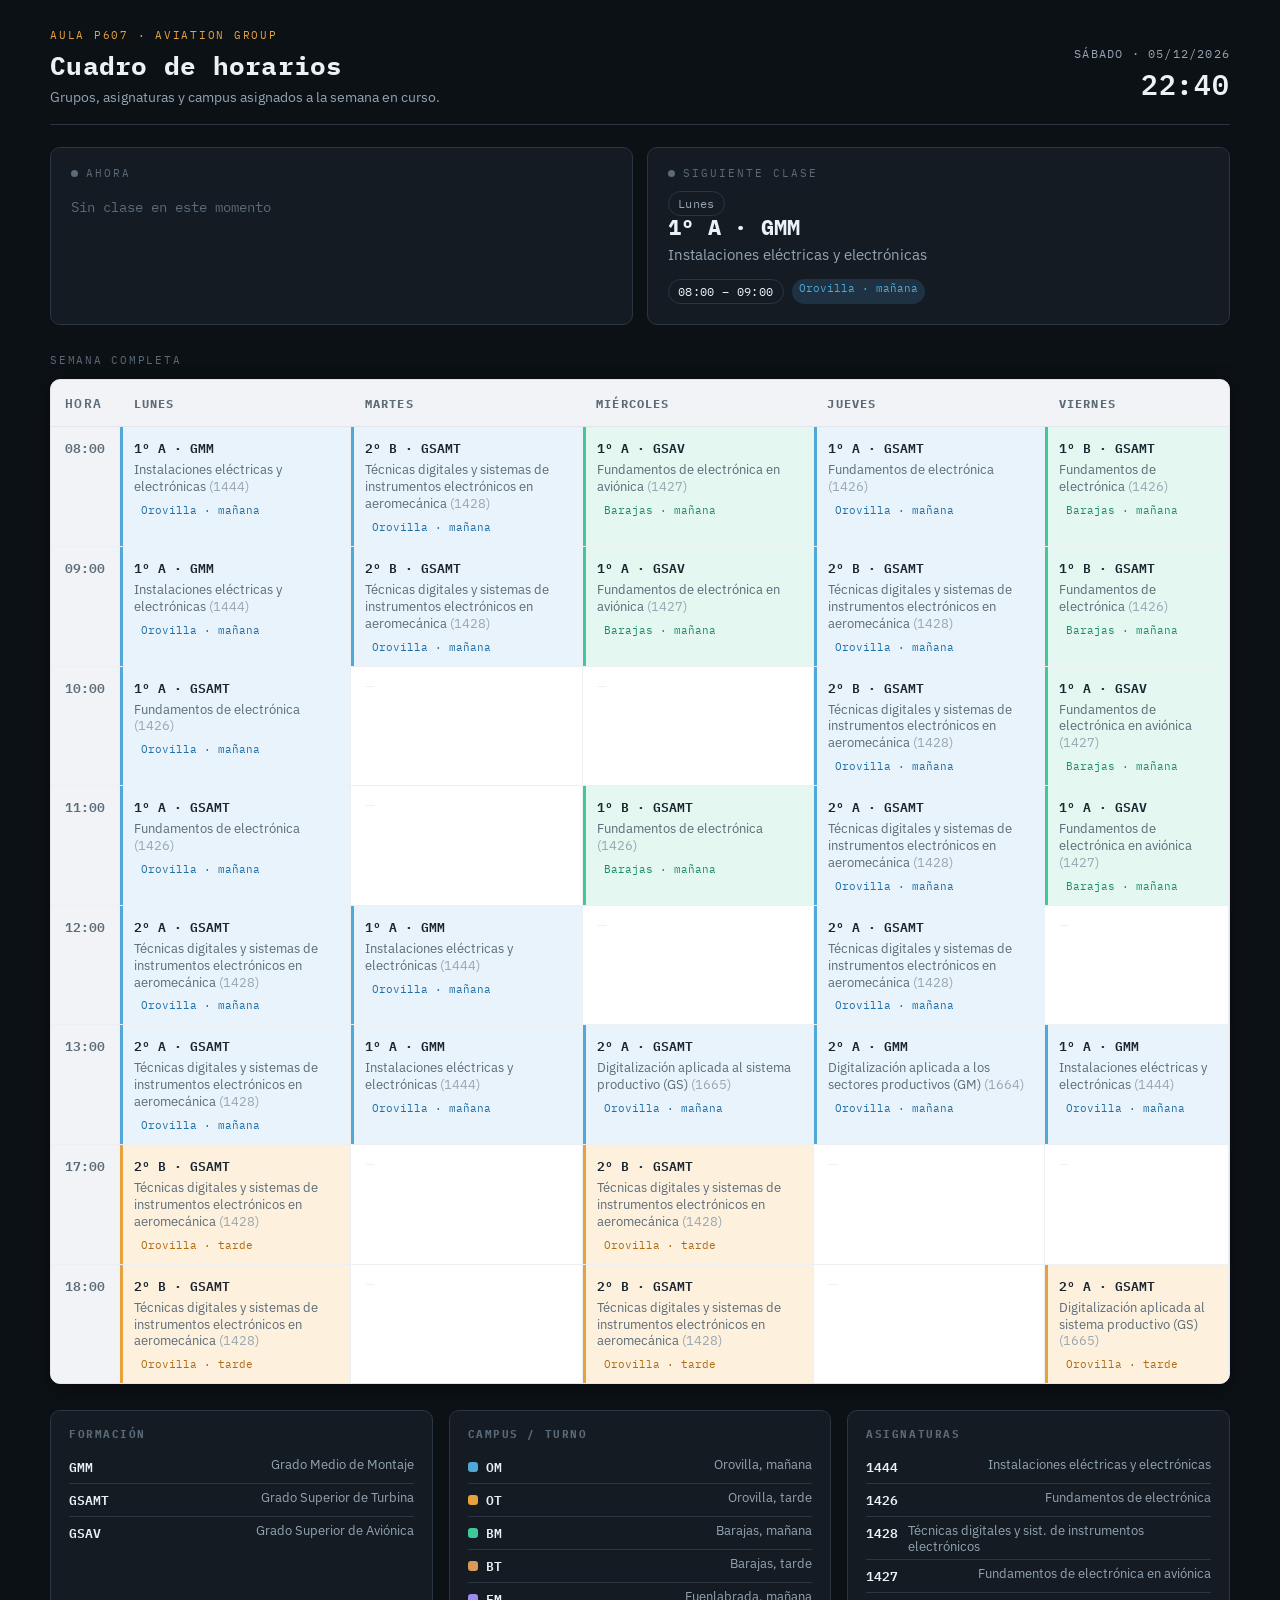
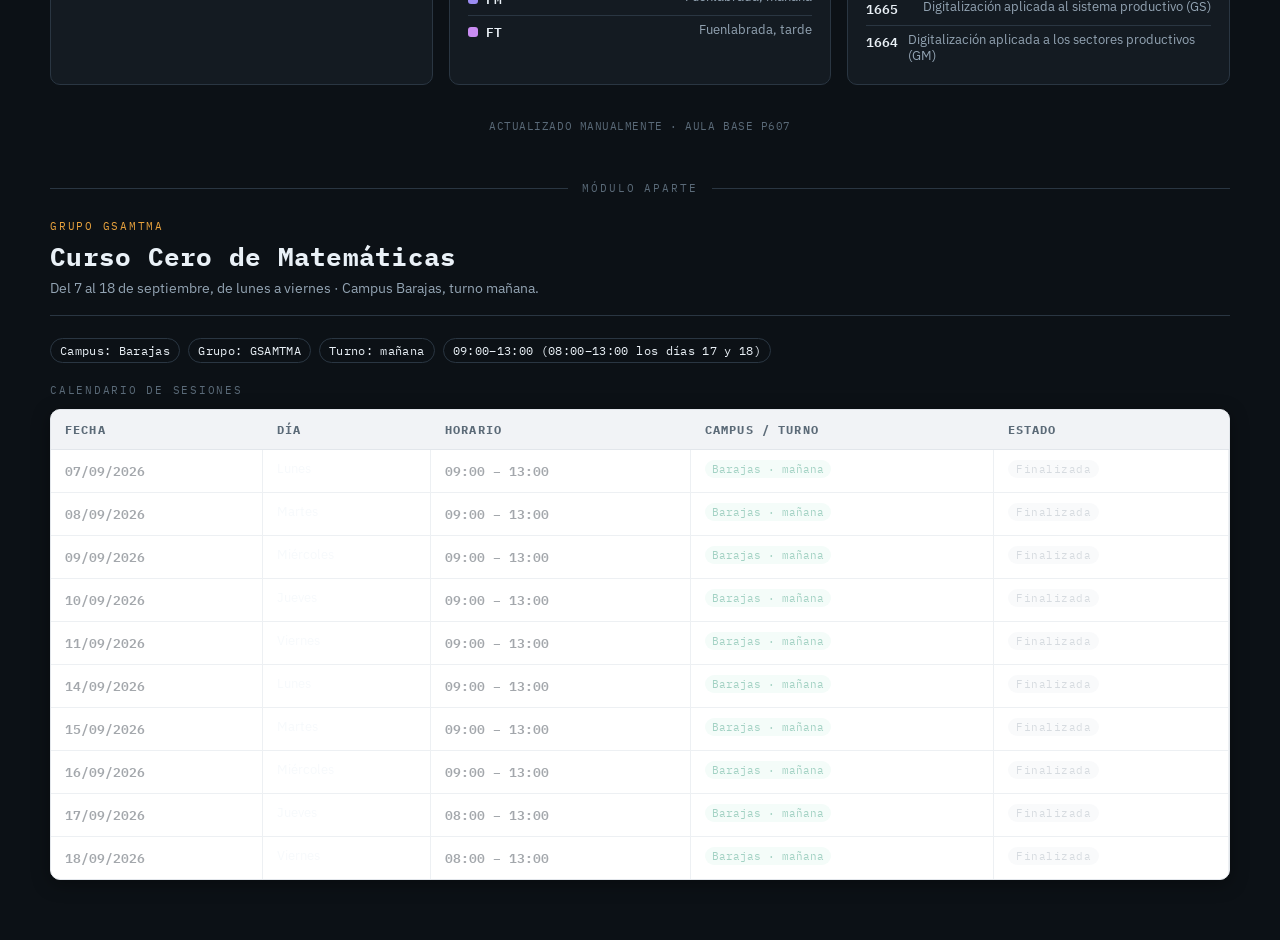
==== AviationGroup/index.html @ e23a269a "Add files via upload" ====
<!DOCTYPE html>
<html lang="es">
<head>
<meta charset="UTF-8">
<meta name="viewport" content="width=device-width, initial-scale=1.0">
<title>Aviation Group — Cuadro de horarios</title>
<link rel="preconnect" href="https://fonts.googleapis.com">
<link rel="preconnect" href="https://fonts.gstatic.com" crossorigin>
<link href="https://fonts.googleapis.com/css2?family=IBM+Plex+Mono:wght@400;500;600;700&family=IBM+Plex+Sans:wght@400;500;600;700&display=swap" rel="stylesheet">
<style>
  :root{
    /* page shell: dark */
    --bg-void:#0c1116;
    --bg-page-panel:#141b22;
    --page-line:#2a3642;
    --page-text-primary:#eaf1f7;
    --page-text-secondary:#93a4b3;
    --page-text-dim:#5a6a78;

    /* calendar: light */
    --bg-panel:#ffffff;
    --bg-panel-2:#f1f3f6;
    --line:#e2e6eb;
    --line-soft:#edf0f3;
    --text-primary:#1b2530;
    --text-secondary:#5c6b78;
    --text-dim:#9aa6b1;

    --amber:#b06a12;      --amber-tint:#fdf1de;   --amber-solid:#e8a23d;  --amber-dim:#4a3a20;
    --blue:#1f6fa8;       --blue-tint:#e8f3fb;    --blue-solid:#4fa8d8;   --blue-dim:#1e3243;
    --teal:#1a8f6b;       --teal-tint:#e4f7f0;    --teal-solid:#3fc99b;   --teal-dim:#173c30;
    --ocre:#a06422;       --ocre-tint:#fbf0e1;    --ocre-solid:#d99a55;  --ocre-dim:#3a2818;
    --violet:#6a52c9;     --violet-tint:#efecfb;  --violet-solid:#9b8cf2; --violet-dim:#2a2450;
    --magenta:#9c48ba;    --magenta-tint:#f8ecfa; --magenta-solid:#c98cf2; --magenta-dim:#3a2145;

    --now-green:#1a8f6b;  --now-tint:#e4f7f0;      --now-dim:#173c30;

    --radius:10px;
    font-family:'IBM Plex Sans',sans-serif;
  }
  *{box-sizing:border-box;}
  html,body{
    margin:0;
    background:var(--bg-void);
    color:var(--page-text-primary);
    -webkit-font-smoothing:antialiased;
  }
  body{ padding:28px 20px 60px; }
  .wrap{ max-width:1180px; margin:0 auto; }

  /* ---------- HEADER ---------- */
  .masthead{
    display:flex;
    align-items:flex-end;
    justify-content:space-between;
    flex-wrap:wrap;
    gap:14px;
    margin-bottom:22px;
    padding-bottom:18px;
    border-bottom:1px solid var(--page-line);
  }
  .masthead-left .eyebrow{
    font-family:'IBM Plex Mono',monospace;
    font-size:11px;
    letter-spacing:.16em;
    color:var(--amber-solid);
    text-transform:uppercase;
    margin:0 0 6px;
  }
  .masthead-left h1{
    margin:0;
    font-family:'IBM Plex Mono',monospace;
    font-weight:700;
    font-size:26px;
    letter-spacing:.01em;
    color:var(--page-text-primary);
  }
  .masthead-left .sub{
    margin:6px 0 0;
    color:var(--page-text-secondary);
    font-size:13.5px;
  }
  .clock{ font-family:'IBM Plex Mono',monospace; text-align:right; }
  .clock .day{
    font-size:12px; letter-spacing:.1em; text-transform:uppercase;
    color:var(--page-text-secondary);
  }
  .clock .time{
    font-size:28px; font-weight:600; color:var(--page-text-primary); letter-spacing:.03em;
  }

  /* ---------- HERO / FIDS BOARD ---------- */
  .board{
    display:grid;
    grid-template-columns:1fr 1fr;
    gap:14px;
    margin-bottom:28px;
  }
  @media(max-width:640px){ .board{grid-template-columns:1fr;} }

  .flap-card{
    background:var(--bg-page-panel);
    border:1px solid var(--page-line);
    border-radius:var(--radius);
    padding:18px 20px 20px;
    position:relative;
    overflow:hidden;
    animation:flapIn .5s cubic-bezier(.2,.9,.25,1) both;
  }
  .flap-card.next{ animation-delay:.08s; }
  @keyframes flapIn{
    0%{ opacity:0; transform:perspective(600px) rotateX(-14deg) translateY(-6px); }
    100%{ opacity:1; transform:perspective(600px) rotateX(0deg) translateY(0); }
  }
  .flap-label{
    font-family:'IBM Plex Mono',monospace;
    font-size:11px;
    letter-spacing:.18em;
    text-transform:uppercase;
    color:var(--page-text-dim);
    display:flex;
    align-items:center;
    gap:8px;
    margin-bottom:12px;
  }
  .dot{
    width:7px;height:7px;border-radius:50%;
    background:var(--page-text-dim);
    flex:none;
  }
  .flap-card.active .dot{
    background:var(--now-green);
    box-shadow:0 0 0 4px var(--now-dim);
    animation:pulse 1.6s ease-in-out infinite;
  }
  @keyframes pulse{
    0%,100%{ box-shadow:0 0 0 3px var(--now-dim); }
    50%{ box-shadow:0 0 0 6px var(--now-dim); }
  }
  .flap-card.active{ border-color:var(--now-green); }
  .flap-card.active .flap-label{ color:var(--now-green); }

  .flap-code{
    font-family:'IBM Plex Mono',monospace;
    font-weight:700;
    font-size:22px;
    letter-spacing:.01em;
    margin-bottom:4px;
    color:var(--page-text-primary);
  }
  .flap-name{
    font-size:14.5px;
    color:var(--page-text-secondary);
    margin-bottom:14px;
    min-height:20px;
    line-height:1.4;
  }
  .flap-meta{ display:flex; flex-wrap:wrap; gap:8px; }
  .chip{
    font-family:'IBM Plex Mono',monospace;
    font-size:11.5px;
    padding:4px 9px;
    border-radius:100px;
    border:1px solid var(--page-line);
    color:var(--page-text-secondary);
    letter-spacing:.03em;
    background:transparent;
  }
  .chip.time{ color:var(--page-text-primary); border-color:var(--page-line); }
  .empty-state{
    font-family:'IBM Plex Mono',monospace;
    font-size:13.5px;
    color:var(--page-text-dim);
    padding:6px 0 2px;
  }

  /* campus badge colors — light variant (used inside the white calendar) */
  .campus-OM{ background:var(--blue-tint); color:var(--blue); border-color:transparent; }
  .campus-OT{ background:var(--amber-tint); color:var(--amber); border-color:transparent; }
  .campus-BM{ background:var(--teal-tint); color:var(--teal); border-color:transparent; }
  .campus-BT{ background:var(--ocre-tint); color:var(--ocre); border-color:transparent; }
  .campus-FM{ background:var(--violet-tint); color:var(--violet); border-color:transparent; }
  .campus-FT{ background:var(--magenta-tint); color:var(--magenta); border-color:transparent; }

  /* campus badge colors — dark variant (used on the dark page: hero cards, legend) */
  .campus-OM.dark{ background:var(--blue-dim); color:var(--blue-solid); }
  .campus-OT.dark{ background:var(--amber-dim); color:var(--amber-solid); }
  .campus-BM.dark{ background:var(--teal-dim); color:var(--teal-solid); }
  .campus-BT.dark{ background:var(--ocre-dim); color:var(--ocre-solid); }
  .campus-FM.dark{ background:var(--violet-dim); color:var(--violet-solid); }
  .campus-FT.dark{ background:var(--magenta-dim); color:var(--magenta-solid); }

  /* subtle full-cell tint by campus/turno, for at-a-glance reading */
  td.cell-OM{ background:var(--blue-tint); box-shadow:inset 3px 0 0 var(--blue-solid); }
  td.cell-OT{ background:var(--amber-tint); box-shadow:inset 3px 0 0 var(--amber-solid); }
  td.cell-BM{ background:var(--teal-tint); box-shadow:inset 3px 0 0 var(--teal-solid); }
  td.cell-BT{ background:var(--ocre-tint); box-shadow:inset 3px 0 0 var(--ocre-solid); }
  td.cell-FM{ background:var(--violet-tint); box-shadow:inset 3px 0 0 var(--violet-solid); }
  td.cell-FT{ background:var(--magenta-tint); box-shadow:inset 3px 0 0 var(--magenta-solid); }

  /* keep "now" indicator readable on top of a campus tint */
  td.is-now{ box-shadow:inset 3px 0 0 var(--now-green); outline:1.5px solid var(--now-green); outline-offset:-1.5px; }

  tr.is-today-row td{ background:rgba(63,201,155,.06); }
  tr.is-now-row td{ background:rgba(63,201,155,.14); box-shadow:inset 3px 0 0 var(--now-green); }
  tr.is-past-row{ opacity:.4; }
  tr.is-past-row td{ background:transparent !important; box-shadow:none !important; }
  .status-tag{
    font-family:'IBM Plex Mono',monospace;
    font-size:10.5px;
    letter-spacing:.05em;
    padding:2px 8px;
    border-radius:100px;
  }
  .status-tag.done{ background:var(--bg-panel-2); color:var(--text-dim); }
  .status-tag.today{ background:var(--now-tint); color:var(--now-green); }
  .status-tag.upcoming{ background:var(--bg-panel-2); color:var(--text-secondary); }

  /* ---------- GRID SECTION ---------- */
  .section-label{
    font-family:'IBM Plex Mono',monospace;
    font-size:11px;
    letter-spacing:.16em;
    text-transform:uppercase;
    color:var(--page-text-dim);
    margin:0 0 12px;
  }
  .grid-scroll{
    overflow-x:auto;
    border:1px solid var(--line);
    border-radius:var(--radius);
    background:var(--bg-panel);
    box-shadow:0 4px 18px rgba(0,0,0,.35);
  }
  table{ border-collapse:collapse; width:100%; min-width:760px; }
  thead th{
    font-family:'IBM Plex Mono',monospace;
    font-size:11.5px;
    letter-spacing:.1em;
    text-transform:uppercase;
    color:var(--text-secondary);
    text-align:left;
    padding:12px 14px;
    border-bottom:1px solid var(--line);
    background:var(--bg-panel-2);
    white-space:nowrap;
  }
  thead th.today{ color:var(--amber); font-weight:700; }
  th.hour-col, td.hour-col{
    position:sticky;
    left:0;
    z-index:2;
    background:var(--bg-panel-2);
    font-family:'IBM Plex Mono',monospace;
    font-weight:600;
    font-size:13px;
    color:var(--text-secondary);
    white-space:nowrap;
  }
  tbody td{
    padding:10px 14px;
    border-bottom:1px solid var(--line-soft);
    border-right:1px solid var(--line-soft);
    vertical-align:top;
    font-size:12.5px;
  }
  tbody tr:last-child td{ border-bottom:none; }
  td.cell-empty{ color:var(--text-dim); font-family:'IBM Plex Mono',monospace; font-size:12px; }
  .cell-code{
    font-family:'IBM Plex Mono',monospace;
    font-weight:600;
    font-size:12.5px;
    margin-bottom:2px;
    color:var(--text-primary);
  }
  .cell-name{
    color:var(--text-secondary);
    line-height:1.35;
    margin-bottom:6px;
  }
  .cell-badge{
    display:inline-block;
    font-family:'IBM Plex Mono',monospace;
    font-size:10.5px;
    padding:2px 7px;
    border-radius:100px;
  }

  /* ---------- LEGEND ---------- */
  .legend{
    margin-top:26px;
    display:grid;
    grid-template-columns:repeat(auto-fit,minmax(230px,1fr));
    gap:16px;
  }
  .legend-card{
    background:var(--bg-page-panel);
    border:1px solid var(--page-line);
    border-radius:var(--radius);
    padding:16px 18px;
  }
  .legend-card h3{
    margin:0 0 10px;
    font-family:'IBM Plex Mono',monospace;
    font-size:11px;
    letter-spacing:.14em;
    text-transform:uppercase;
    color:var(--page-text-dim);
  }
  .legend-row{
    display:flex;
    justify-content:space-between;
    gap:10px;
    font-size:12.5px;
    padding:5px 0;
    border-bottom:1px solid var(--page-line);
    color:var(--page-text-secondary);
  }
  .legend-row:last-child{ border-bottom:none; }
  .legend-row b{
    font-family:'IBM Plex Mono',monospace;
    color:var(--page-text-primary);
    font-weight:600;
    flex:none;
  }
  .swatch{
    display:inline-block;
    width:10px;height:10px;
    border-radius:3px;
    margin-right:8px;
    flex:none;
  }
  .swatch-OM{ background:var(--blue-solid); }
  .swatch-OT{ background:var(--amber-solid); }
  .swatch-BM{ background:var(--teal-solid); }
  .swatch-BT{ background:var(--ocre-solid); }
  .swatch-FM{ background:var(--violet-solid); }
  .swatch-FT{ background:var(--magenta-solid); }
  .module-divider{
    display:flex;
    align-items:center;
    gap:14px;
    margin:48px 0 24px;
    color:var(--page-text-dim);
    font-family:'IBM Plex Mono',monospace;
    font-size:11px;
    letter-spacing:.18em;
    text-transform:uppercase;
  }
  .module-divider::before, .module-divider::after{
    content:'';
    flex:1;
    height:1px;
    background:var(--page-line);
  }
  .module-masthead{ border-bottom:1px solid var(--page-line); padding-bottom:18px; }
  .info-strip{
    display:flex;
    flex-wrap:wrap;
    gap:8px;
    margin-bottom:20px;
  }

  footer{
    text-align:center;
    margin-top:34px;
    color:var(--page-text-dim);
    font-family:'IBM Plex Mono',monospace;
    font-size:11px;
    letter-spacing:.05em;
  }
</style>
</head>
<body>
<div class="wrap">

  <div class="masthead">
    <div class="masthead-left">
      <p class="eyebrow">Aula P607 · Aviation Group</p>
      <h1>Cuadro de horarios</h1>
      <p class="sub">Grupos, asignaturas y campus asignados a la semana en curso.</p>
    </div>
    <div class="clock">
      <div class="day" id="clockDay">—</div>
      <div class="time" id="clockTime">--:--</div>
    </div>
  </div>

  <div class="board">
    <div class="flap-card" id="cardNow">
      <div class="flap-label"><span class="dot"></span><span id="nowLabel">Ahora</span></div>
      <div id="nowContent"><div class="empty-state">Cargando…</div></div>
    </div>
    <div class="flap-card next" id="cardNext">
      <div class="flap-label"><span class="dot"></span><span>Siguiente clase</span></div>
      <div id="nextContent"><div class="empty-state">Cargando…</div></div>
    </div>
  </div>

  <p class="section-label">Semana completa</p>
  <div class="grid-scroll">
    <table id="scheduleTable">
      <thead>
        <tr>
          <th class="hour-col">Hora</th>
          <th data-day="Lunes">Lunes</th>
          <th data-day="Martes">Martes</th>
          <th data-day="Miércoles">Miércoles</th>
          <th data-day="Jueves">Jueves</th>
          <th data-day="Viernes">Viernes</th>
        </tr>
      </thead>
      <tbody id="tableBody"></tbody>
    </table>
  </div>

  <div class="legend">
    <div class="legend-card">
      <h3>Formación</h3>
      <div class="legend-row"><b>GMM</b><span>Grado Medio de Montaje</span></div>
      <div class="legend-row"><b>GSAMT</b><span>Grado Superior de Turbina</span></div>
      <div class="legend-row"><b>GSAV</b><span>Grado Superior de Aviónica</span></div>
    </div>
    <div class="legend-card">
      <h3>Campus / turno</h3>
      <div class="legend-row"><span style="display:flex;align-items:center;"><span class="swatch swatch-OM"></span><b>OM</b></span><span>Orovilla, mañana</span></div>
      <div class="legend-row"><span style="display:flex;align-items:center;"><span class="swatch swatch-OT"></span><b>OT</b></span><span>Orovilla, tarde</span></div>
      <div class="legend-row"><span style="display:flex;align-items:center;"><span class="swatch swatch-BM"></span><b>BM</b></span><span>Barajas, mañana</span></div>
      <div class="legend-row"><span style="display:flex;align-items:center;"><span class="swatch swatch-BT"></span><b>BT</b></span><span>Barajas, tarde</span></div>
      <div class="legend-row"><span style="display:flex;align-items:center;"><span class="swatch swatch-FM"></span><b>FM</b></span><span>Fuenlabrada, mañana</span></div>
      <div class="legend-row"><span style="display:flex;align-items:center;"><span class="swatch swatch-FT"></span><b>FT</b></span><span>Fuenlabrada, tarde</span></div>
    </div>
    <div class="legend-card">
      <h3>Asignaturas</h3>
      <div class="legend-row"><b>1444</b><span>Instalaciones eléctricas y electrónicas</span></div>
      <div class="legend-row"><b>1426</b><span>Fundamentos de electrónica</span></div>
      <div class="legend-row"><b>1428</b><span>Técnicas digitales y sist. de instrumentos electrónicos</span></div>
      <div class="legend-row"><b>1427</b><span>Fundamentos de electrónica en aviónica</span></div>
      <div class="legend-row"><b>1665</b><span>Digitalización aplicada al sistema productivo (GS)</span></div>
      <div class="legend-row"><b>1664</b><span>Digitalización aplicada a los sectores productivos (GM)</span></div>
    </div>
  </div>

  <footer>ACTUALIZADO MANUALMENTE · AULA BASE P607</footer>

  <!-- ============ MÓDULO APARTE: CURSO CERO DE MATEMÁTICAS ============ -->
  <div class="module-divider">
    <span>Módulo aparte</span>
  </div>

  <div class="masthead module-masthead">
    <div class="masthead-left">
      <p class="eyebrow">Grupo GSAMTMA</p>
      <h1>Curso Cero de Matemáticas</h1>
      <p class="sub">Del 7 al 18 de septiembre, de lunes a viernes · Campus Barajas, turno mañana.</p>
    </div>
  </div>

  <div class="info-strip">
    <span class="chip time">Campus: Barajas</span>
    <span class="chip time">Grupo: GSAMTMA</span>
    <span class="chip time">Turno: mañana</span>
    <span class="chip time">09:00–13:00 (08:00–13:00 los días 17 y 18)</span>
  </div>

  <p class="section-label">Calendario de sesiones</p>
  <div class="grid-scroll">
    <table id="cursoCeroTable">
      <thead>
        <tr>
          <th>Fecha</th>
          <th>Día</th>
          <th>Horario</th>
          <th>Campus / turno</th>
          <th>Estado</th>
        </tr>
      </thead>
      <tbody id="cursoCeroBody"></tbody>
    </table>
  </div>
</div>

<script>
/* ---------------- CURSO CERO DE MATEMÁTICAS ---------------- */
const CURSO_CERO = [
  {date:'2026-09-07', day:'Lunes',     start:'09:00', end:'13:00'},
  {date:'2026-09-08', day:'Martes',    start:'09:00', end:'13:00'},
  {date:'2026-09-09', day:'Miércoles', start:'09:00', end:'13:00'},
  {date:'2026-09-10', day:'Jueves',    start:'09:00', end:'13:00'},
  {date:'2026-09-11', day:'Viernes',   start:'09:00', end:'13:00'},
  {date:'2026-09-14', day:'Lunes',     start:'09:00', end:'13:00'},
  {date:'2026-09-15', day:'Martes',    start:'09:00', end:'13:00'},
  {date:'2026-09-16', day:'Miércoles', start:'09:00', end:'13:00'},
  {date:'2026-09-17', day:'Jueves',    start:'08:00', end:'13:00'},
  {date:'2026-09-18', day:'Viernes',   start:'08:00', end:'13:00'}
];

function formatFecha(iso){
  const [y,m,d] = iso.split('-').map(Number);
  return `${String(d).padStart(2,'0')}/${String(m).padStart(2,'0')}/${y}`;
}

const cursoCeroBody = document.getElementById('cursoCeroBody');
CURSO_CERO.forEach(session=>{
  const tr = document.createElement('tr');
  tr.dataset.date = session.date;
  tr.innerHTML = `
    <td class="cell-code">${formatFecha(session.date)}</td>
    <td>${session.day}</td>
    <td class="cell-code">${session.start} – ${session.end}</td>
    <td class="cell-BM"><span class="cell-badge campus-BM">Barajas · mañana</span></td>
    <td class="status-cell"></td>
  `;
  cursoCeroBody.appendChild(tr);
});

function highlightCursoCeroToday(){
  const now = new Date();
  const pad = n => String(n).padStart(2,'0');
  const todayISO = `${now.getFullYear()}-${pad(now.getMonth()+1)}-${pad(now.getDate())}`;
  const nowMinutes = now.getHours()*60 + now.getMinutes();

  document.querySelectorAll('#cursoCeroBody tr').forEach(tr=>{
    const sessionDate = tr.dataset.date;
    const session = CURSO_CERO.find(s=>s.date===sessionDate);
    const statusCell = tr.querySelector('.status-cell');
    tr.classList.remove('is-today-row','is-now-row','is-past-row');

    if(sessionDate < todayISO){
      // ya pasó esta fecha: se apaga automáticamente
      tr.classList.add('is-past-row');
      statusCell.innerHTML = `<span class="status-tag done">Finalizada</span>`;
    } else if(sessionDate === todayISO){
      tr.classList.add('is-today-row');
      const toMin = hhmm=>{ const [h,m]=hhmm.split(':').map(Number); return h*60+m; };
      if(nowMinutes >= toMin(session.start) && nowMinutes < toMin(session.end)){
        tr.classList.add('is-now-row');
        statusCell.innerHTML = `<span class="status-tag today">● En curso ahora</span>`;
      } else {
        statusCell.innerHTML = `<span class="status-tag today">Hoy</span>`;
      }
    } else {
      statusCell.innerHTML = `<span class="status-tag upcoming">Próxima</span>`;
    }
  });
}
highlightCursoCeroToday();
setInterval(highlightCursoCeroToday, 60000);

/* ---------------- DATA ---------------- */
const SUBJECTS = {
  '1444':'Instalaciones eléctricas y electrónicas',
  '1426':'Fundamentos de electrónica',
  '1428':'Técnicas digitales y sistemas de instrumentos electrónicos en aeromecánica',
  '1427':'Fundamentos de electrónica en aviónica',
  '1665':'Digitalización aplicada al sistema productivo (GS)',
  '1664':'Digitalización aplicada a los sectores productivos (GM)'
};
const FORMACION = { GMM:'Grado Medio de Montaje', GSAMT:'Grado Superior de Turbina', GSAV:'Grado Superior de Aviónica' };
const CAMPUS = {
  OM:'Orovilla · mañana', OT:'Orovilla · tarde',
  BM:'Barajas · mañana', BT:'Barajas · tarde',
  FM:'Fuenlabrada · mañana', FT:'Fuenlabrada · tarde'
};

// hour -> end time used to compute "is this class happening right now"
const HOUR_ENDS = { '08:00':'09:00','09:00':'10:00','10:00':'11:00','11:00':'12:00','12:00':'13:00','13:00':'14:00','17:00':'18:00','18:00':'19:00' };
const HOURS = ['08:00','09:00','10:00','11:00','12:00','13:00','17:00','18:00'];
const DAYS = ['Lunes','Martes','Miércoles','Jueves','Viernes'];

function slot(code, subj){ return code ? {code, subj} : null; }

const SCHEDULE = {
  'Lunes': {
    '08:00': slot('1A-GMM-OM','1444'), '09:00': slot('1A-GMM-OM','1444'),
    '10:00': slot('1A-GSAMT-OM','1426'), '11:00': slot('1A-GSAMT-OM','1426'),
    '12:00': slot('2A-GSAMT-OM','1428'), '13:00': slot('2A-GSAMT-OM','1428'),
    '17:00': slot('2B-GSAMT-OT','1428'), '18:00': slot('2B-GSAMT-OT','1428')
  },
  'Martes': {
    '08:00': slot('2B-GSAMT-OM','1428'), '09:00': slot('2B-GSAMT-OM','1428'),
    '10:00': null, '11:00': null,
    '12:00': slot('1A-GMM-OM','1444'), '13:00': slot('1A-GMM-OM','1444'),
    '17:00': null, '18:00': null
  },
  'Miércoles': {
    '08:00': slot('1A-GSAV-BM','1427'), '09:00': slot('1A-GSAV-BM','1427'),
    '10:00': null, '11:00': slot('1B-GSAMT-BM','1426'),
    '12:00': null, '13:00': slot('2A-GSAMT-OM','1665'),
    '17:00': slot('2B-GSAMT-OT','1428'), '18:00': slot('2B-GSAMT-OT','1428')
  },
  'Jueves': {
    '08:00': slot('1A-GSAMT-OM','1426'), '09:00': slot('2B-GSAMT-OM','1428'),
    '10:00': slot('2B-GSAMT-OM','1428'), '11:00': slot('2A-GSAMT-OM','1428'),
    '12:00': slot('2A-GSAMT-OM','1428'), '13:00': slot('2A-GMM-OM','1664'),
    '17:00': null, '18:00': null
  },
  'Viernes': {
    '08:00': slot('1B-GSAMT-BM','1426'), '09:00': slot('1B-GSAMT-BM','1426'),
    '10:00': slot('1A-GSAV-BM','1427'), '11:00': slot('1A-GSAV-BM','1427'),
    '12:00': null, '13:00': slot('1A-GMM-OM','1444'),
    '17:00': null, '18:00': slot('2A-GSAMT-OT','1665')
  }
};

/* ---------------- HELPERS ---------------- */
function parseCode(code){
  const [grupo, formacion, campus] = code.split('-');
  return { grupo, formacion, campus };
}
function grupoLabel(g){
  return (g[0] + 'º ' + g[1]); // "1A" -> "1º A"
}
function badgeHTML(campus, dark){
  return `<span class="cell-badge campus-${campus}${dark ? ' dark' : ''}">${CAMPUS[campus] || campus}</span>`;
}

/* ---------------- RENDER TABLE ---------------- */
const tbody = document.getElementById('tableBody');
HOURS.forEach(hour=>{
  const tr = document.createElement('tr');
  const th = document.createElement('td');
  th.className = 'hour-col';
  th.textContent = hour;
  tr.appendChild(th);
  DAYS.forEach(day=>{
    const td = document.createElement('td');
    td.dataset.day = day;
    td.dataset.hour = hour;
    const entry = SCHEDULE[day][hour];
    if(entry){
      const {grupo, formacion, campus} = parseCode(entry.code);
      td.classList.add('cell-' + campus);
      td.innerHTML = `
        <div class="cell-code">${grupoLabel(grupo)} · ${formacion}</div>
        <div class="cell-name">${SUBJECTS[entry.subj]} <span style="color:var(--text-dim)">(${entry.subj})</span></div>
        ${badgeHTML(campus)}
      `;
    } else {
      td.innerHTML = `<span class="cell-empty">—</span>`;
    }
    tr.appendChild(td);
  });
  tbody.appendChild(tr);
});

/* ---------------- LIVE CLOCK + NOW/NEXT ---------------- */
const DAY_NAMES = ['Domingo','Lunes','Martes','Miércoles','Jueves','Viernes','Sábado'];

function toMinutes(hhmm){
  const [h,m] = hhmm.split(':').map(Number);
  return h*60+m;
}

function renderNowNext(){
  const now = new Date();
  const dayName = DAY_NAMES[now.getDay()];
  const nowMinutes = now.getHours()*60 + now.getMinutes();

  document.getElementById('clockDay').textContent = dayName + ' · ' + now.toLocaleDateString('es-ES',{day:'2-digit',month:'2-digit',year:'numeric'});
  document.getElementById('clockTime').textContent = now.toLocaleTimeString('es-ES',{hour:'2-digit',minute:'2-digit'});

  // clear previous today/now highlighting
  document.querySelectorAll('th[data-day]').forEach(th=>th.classList.remove('today'));
  document.querySelectorAll('td[data-day]').forEach(td=>{ td.classList.remove('is-today'); td.classList.remove('is-now'); });

  const cardNow = document.getElementById('cardNow');
  const nowContent = document.getElementById('nowContent');
  const nextContent = document.getElementById('nextContent');
  const nowLabel = document.getElementById('nowLabel');

  const isSchoolDay = DAYS.includes(dayName);

  if(isSchoolDay){
    const th = document.querySelector(`th[data-day="${dayName}"]`);
    if(th) th.classList.add('today');
    document.querySelectorAll(`td[data-day="${dayName}"]`).forEach(td=>td.classList.add('is-today'));
  }

  function buildFlapContent(entry, hour, endHour){
    const {grupo, formacion, campus} = parseCode(entry.code);
    return `
      <div class="flap-code">${grupoLabel(grupo)} · ${formacion}</div>
      <div class="flap-name">${SUBJECTS[entry.subj]}</div>
      <div class="flap-meta">
        <span class="chip time">${hour} – ${endHour}</span>
        ${badgeHTML(campus, true)}
      </div>
    `;
  }

  // ---- AHORA ----
  let activeEntry = null, activeHour = null;
  if(isSchoolDay){
    for(const hour of HOURS){
      const entry = SCHEDULE[dayName][hour];
      if(!entry) continue;
      const start = toMinutes(hour), end = toMinutes(HOUR_ENDS[hour]);
      if(nowMinutes >= start && nowMinutes < end){ activeEntry = entry; activeHour = hour; break; }
    }
  }

  if(activeEntry){
    cardNow.classList.add('active');
    nowLabel.textContent = 'Ahora en clase';
    nowContent.innerHTML = buildFlapContent(activeEntry, activeHour, HOUR_ENDS[activeHour]);
    const td = document.querySelector(`td[data-day="${dayName}"][data-hour="${activeHour}"]`);
    if(td) td.classList.add('is-now');
  } else {
    cardNow.classList.remove('active');
    nowLabel.textContent = 'Ahora';
    nowContent.innerHTML = `<div class="empty-state">Sin clase en este momento</div>`;
  }

  // ---- SIGUIENTE ----
  let nextEntry = null, nextHour = null, nextDay = null;
  if(isSchoolDay){
    for(const hour of HOURS){
      const entry = SCHEDULE[dayName][hour];
      if(!entry) continue;
      const start = toMinutes(hour);
      if(start > nowMinutes){ nextEntry = entry; nextHour = hour; nextDay = dayName; break; }
    }
  }
  if(!nextEntry){
    // search following days (wrap week)
    const startIdx = DAYS.indexOf(dayName); // -1 if weekend
    for(let i=1;i<=7;i++){
      const idx = (startIdx===-1 ? 0 : startIdx+i) % DAYS.length;
      const candidateDay = DAYS[idx];
      const hourFound = HOURS.find(h=>SCHEDULE[candidateDay][h]);
      if(hourFound){ nextEntry = SCHEDULE[candidateDay][hourFound]; nextHour = hourFound; nextDay = candidateDay; break; }
    }
  }

  if(nextEntry){
    const prefix = (nextDay === dayName) ? '' : `<span class="chip">${nextDay}</span> `;
    nextContent.innerHTML = prefix + buildFlapContent(nextEntry, nextHour, HOUR_ENDS[nextHour]);
  } else {
    nextContent.innerHTML = `<div class="empty-state">No hay más clases programadas</div>`;
  }
}

renderNowNext();
setInterval(renderNowNext, 60000);
</script>
</body>
</html>
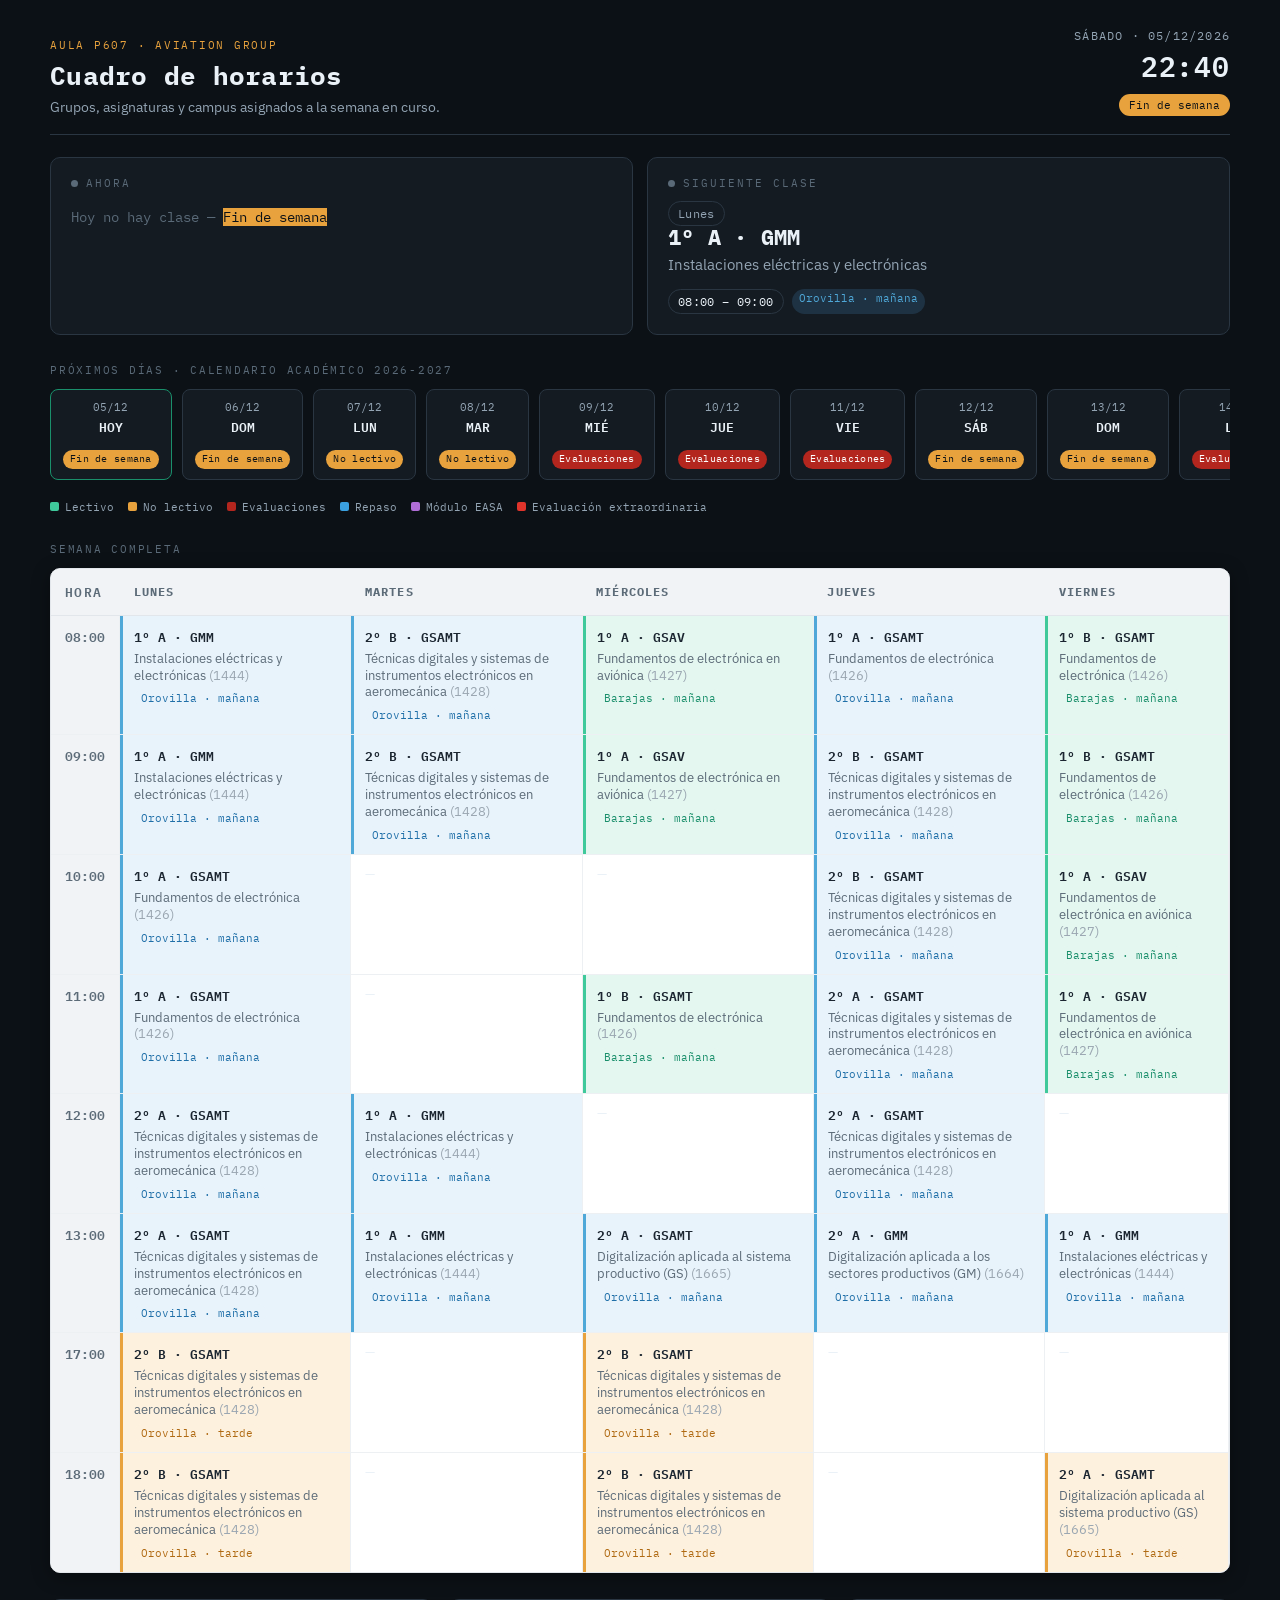
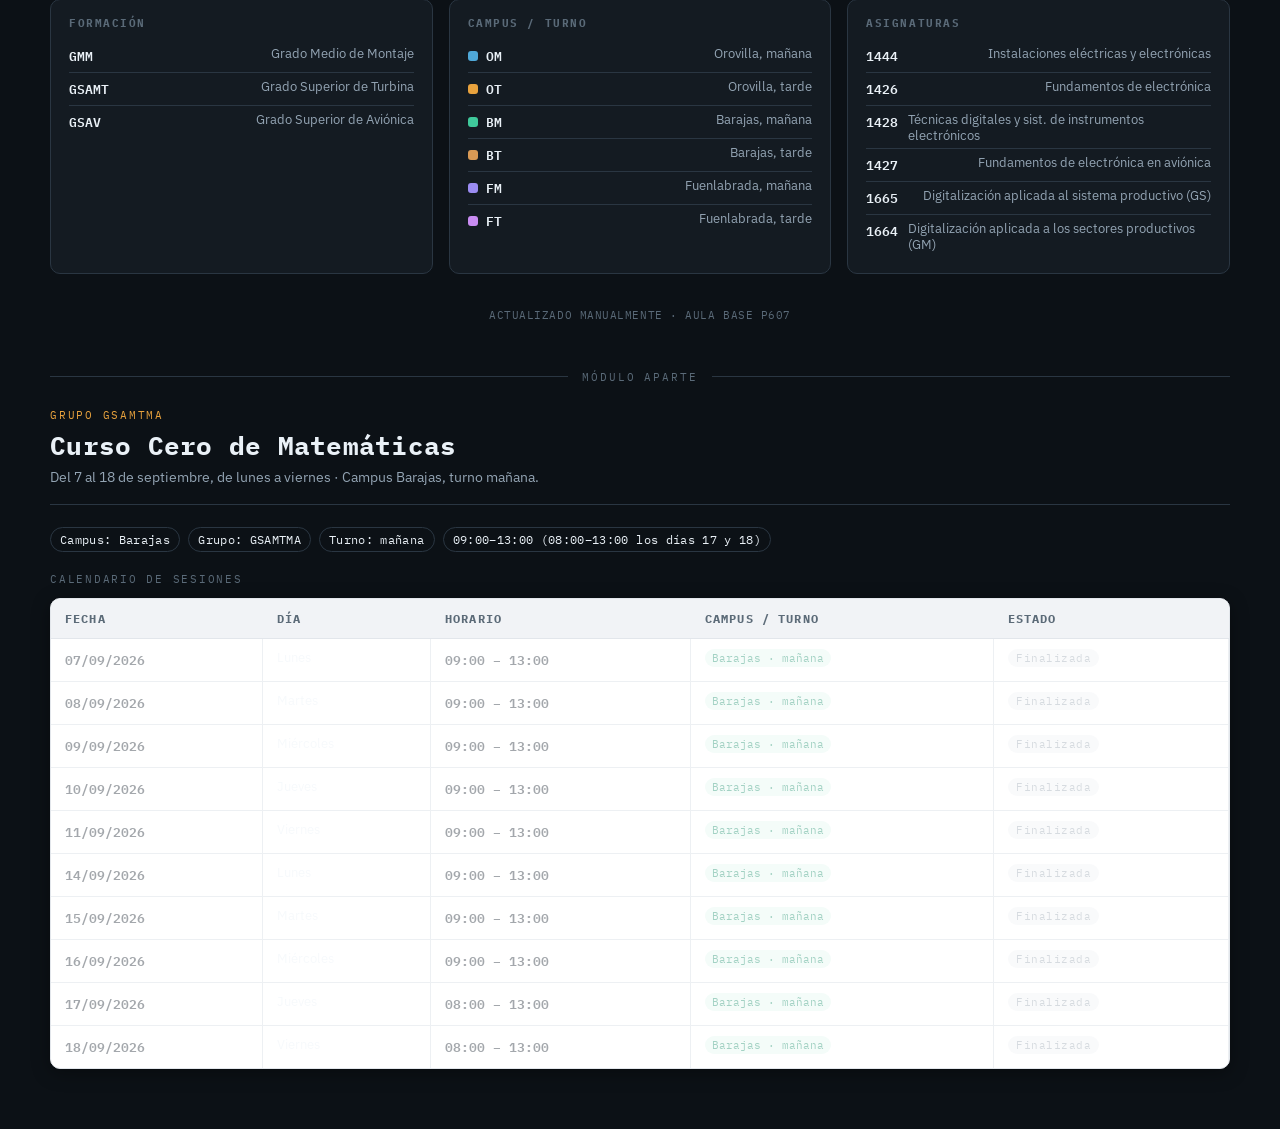
==== commit 1283e9ad: "Rename aviation-group-horario.html to index.html" ====
--- a/AviationGroup/index.html
+++ b/AviationGroup/index.html
@@ -35,6 +35,14 @@
 
     --now-green:#1a8f6b;  --now-tint:#e4f7f0;      --now-dim:#173c30;
 
+    /* calendario académico oficial */
+    --cal-lectivo:#3fc99b;      --cal-lectivo-tint:#e4f7f0;
+    --cal-no-lectivo:#e8a23d;   --cal-no-lectivo-tint:#fdf1de;
+    --cal-eval:#b3261e;         --cal-eval-tint:#fbe4e2;
+    --cal-extra:#e0342b;        --cal-extra-tint:#fbe0de;
+    --cal-repaso:#3aa0e0;       --cal-repaso-tint:#e6f3fb;
+    --cal-easa:#b06ed6;         --cal-easa-tint:#f3e9fa;
+
     --radius:10px;
     font-family:'IBM Plex Sans',sans-serif;
   }
@@ -336,6 +344,75 @@
   .swatch-BT{ background:var(--ocre-solid); }
   .swatch-FM{ background:var(--violet-solid); }
   .swatch-FT{ background:var(--magenta-solid); }
+  /* ---------- PRÓXIMOS DÍAS (calendario académico) ---------- */
+  .today-status{
+    display:inline-flex;
+    align-items:center;
+    gap:6px;
+    font-family:'IBM Plex Mono',monospace;
+    font-size:11px;
+    padding:4px 10px;
+    border-radius:100px;
+    margin-top:6px;
+  }
+  .upcoming-scroll{
+    display:flex;
+    gap:10px;
+    overflow-x:auto;
+    padding-bottom:6px;
+    margin-bottom:28px;
+  }
+  .day-chip{
+    flex:none;
+    min-width:92px;
+    background:var(--bg-page-panel);
+    border:1px solid var(--page-line);
+    border-radius:8px;
+    padding:10px 12px;
+    text-align:center;
+  }
+  .day-chip.is-today{ border-color:var(--now-green); }
+  .day-chip .dc-date{
+    font-family:'IBM Plex Mono',monospace;
+    font-size:11px;
+    color:var(--page-text-secondary);
+  }
+  .day-chip .dc-weekday{
+    font-family:'IBM Plex Mono',monospace;
+    font-weight:600;
+    font-size:13px;
+    color:var(--page-text-primary);
+    margin:2px 0 8px;
+  }
+  .day-chip .dc-tag{
+    display:inline-block;
+    font-family:'IBM Plex Mono',monospace;
+    font-size:9.5px;
+    letter-spacing:.03em;
+    padding:3px 7px;
+    border-radius:100px;
+    line-height:1.3;
+  }
+  .tag-lectivo{ background:var(--cal-lectivo); color:#0c1116; }
+  .tag-no-lectivo{ background:var(--cal-no-lectivo); color:#0c1116; }
+  .tag-evaluacion{ background:var(--cal-eval); color:#fff; }
+  .tag-extra{ background:var(--cal-extra); color:#fff; }
+  .tag-repaso{ background:var(--cal-repaso); color:#0c1116; }
+  .tag-easa{ background:var(--cal-easa); color:#fff; }
+  .tag-inicio{ background:var(--cal-lectivo); color:#0c1116; }
+
+  .cal-legend{
+    display:flex;
+    flex-wrap:wrap;
+    gap:14px;
+    margin:-14px 0 28px;
+    font-family:'IBM Plex Mono',monospace;
+    font-size:11px;
+    color:var(--page-text-secondary);
+  }
+  .cal-legend span{ display:inline-flex; align-items:center; gap:6px; }
+  .cal-legend i{ width:9px;height:9px;border-radius:2px;display:inline-block; }
+
   .module-divider{
     display:flex;
     align-items:center;
@@ -383,6 +460,7 @@
     <div class="clock">
       <div class="day" id="clockDay">—</div>
       <div class="time" id="clockTime">--:--</div>
+      <div id="todayStatusBadge"></div>
     </div>
   </div>
 
@@ -395,6 +473,17 @@
       <div class="flap-label"><span class="dot"></span><span>Siguiente clase</span></div>
       <div id="nextContent"><div class="empty-state">Cargando…</div></div>
     </div>
+  </div>
+
+  <p class="section-label">Próximos días · calendario académico 2026-2027</p>
+  <div class="upcoming-scroll" id="upcomingScroll"></div>
+  <div class="cal-legend">
+    <span><i style="background:var(--cal-lectivo)"></i>Lectivo</span>
+    <span><i style="background:var(--cal-no-lectivo)"></i>No lectivo</span>
+    <span><i style="background:var(--cal-eval)"></i>Evaluaciones</span>
+    <span><i style="background:var(--cal-repaso)"></i>Repaso</span>
+    <span><i style="background:var(--cal-easa)"></i>Módulo EASA</span>
+    <span><i style="background:var(--cal-extra)"></i>Evaluación extraordinaria</span>
   </div>
 
   <p class="section-label">Semana completa</p>
@@ -546,6 +635,80 @@
 }
 highlightCursoCeroToday();
 setInterval(highlightCursoCeroToday, 60000);
+
+/* ---------------- CALENDARIO ACADÉMICO 2026-2027 (Campus Barajas) ---------------- */
+// Rangos de días NO lectivos entre semana (fines de semana ya se detectan aparte)
+const NO_LECTIVO_RANGES = [
+  ['2026-01-01','2026-09-06'],   // fuera de curso / previo al inicio (2026-2027 empieza el 7 sept)
+  ['2026-11-02','2026-11-02'],   // puente
+  ['2026-12-07','2026-12-08'],   // Constitución / Inmaculada
+  ['2026-12-23','2027-01-06'],   // vacaciones de Navidad
+  ['2027-03-29','2027-04-02'],   // Semana Santa
+  ['2027-07-03','2027-12-31'],   // fin de curso / verano en adelante
+];
+// Días lectivos pero con una jornada especial (se muestran igual como "hay clase")
+const SPECIAL_RANGES = [
+  {start:'2026-09-07', end:'2026-09-18', label:'Curso Cero Matemáticas (M01)', type:'easa'},
+  {start:'2026-09-21', end:'2026-09-21', label:'Inicio 1º/2º curso',  type:'inicio'},
+  {start:'2026-10-12', end:'2026-10-16', label:'M01 · Matemáticas',   type:'easa'},
+  {start:'2026-12-09', end:'2026-12-18', label:'Evaluaciones',        type:'evaluacion'},
+  {start:'2027-01-18', end:'2027-01-20', label:'Eval. extraord. 3º GS', type:'extra'},
+  {start:'2027-03-08', end:'2027-03-12', label:'Evaluaciones',        type:'evaluacion'},
+  {start:'2027-06-09', end:'2027-06-18', label:'Evaluaciones',        type:'evaluacion'},
+  {start:'2027-06-21', end:'2027-06-25', label:'Repaso',              type:'repaso'},
+  {start:'2027-06-28', end:'2027-07-02', label:'Eval. extraordinaria', type:'extra'},
+];
+
+function isoOf(d){
+  const pad = n => String(n).padStart(2,'0');
+  return `${d.getFullYear()}-${pad(d.getMonth()+1)}-${pad(d.getDate())}`;
+}
+function inRange(iso, start, end){ return iso >= start && iso <= end; }
+
+function getDayStatus(dateObj){
+  const iso = isoOf(dateObj);
+  const dow = dateObj.getDay(); // 0=domingo, 6=sábado
+  if(dow === 0 || dow === 6){
+    return { type:'no-lectivo', label:'Fin de semana' };
+  }
+  for(const [start,end] of NO_LECTIVO_RANGES){
+    if(inRange(iso, start, end)) return { type:'no-lectivo', label:'No lectivo' };
+  }
+  for(const r of SPECIAL_RANGES){
+    if(inRange(iso, r.start, r.end)) return { type:r.type, label:r.label };
+  }
+  return { type:'lectivo', label:'Lectivo' };
+}
+
+const WEEKDAY_SHORT = ['DOM','LUN','MAR','MIÉ','JUE','VIE','SÁB'];
+
+function renderUpcomingDays(){
+  const container = document.getElementById('upcomingScroll');
+  container.innerHTML = '';
+  const today = new Date();
+  today.setHours(0,0,0,0);
+  for(let i=0;i<14;i++){
+    const d = new Date(today);
+    d.setDate(d.getDate()+i);
+    const status = getDayStatus(d);
+    const chip = document.createElement('div');
+    chip.className = 'day-chip' + (i===0 ? ' is-today' : '');
+    chip.innerHTML = `
+      <div class="dc-date">${String(d.getDate()).padStart(2,'0')}/${String(d.getMonth()+1).padStart(2,'0')}</div>
+      <div class="dc-weekday">${i===0 ? 'HOY' : WEEKDAY_SHORT[d.getDay()]}</div>
+      <span class="dc-tag tag-${status.type}">${status.label}</span>
+    `;
+    container.appendChild(chip);
+  }
+}
+renderUpcomingDays();
+
+function renderTodayStatusBadge(){
+  const status = getDayStatus(new Date());
+  const badge = document.getElementById('todayStatusBadge');
+  badge.innerHTML = `<span class="today-status tag-${status.type}">${status.label}</span>`;
+}
+renderTodayStatusBadge();
 
 /* ---------------- DATA ---------------- */
 const SUBJECTS = {
@@ -656,9 +819,12 @@
   const now = new Date();
   const dayName = DAY_NAMES[now.getDay()];
   const nowMinutes = now.getHours()*60 + now.getMinutes();
+  const todayCalStatus = getDayStatus(now);
+  const todayIsNoLectivo = todayCalStatus.type === 'no-lectivo';
 
   document.getElementById('clockDay').textContent = dayName + ' · ' + now.toLocaleDateString('es-ES',{day:'2-digit',month:'2-digit',year:'numeric'});
   document.getElementById('clockTime').textContent = now.toLocaleTimeString('es-ES',{hour:'2-digit',minute:'2-digit'});
+  renderTodayStatusBadge();
 
   // clear previous today/now highlighting
   document.querySelectorAll('th[data-day]').forEach(th=>th.classList.remove('today'));
@@ -669,7 +835,7 @@
   const nextContent = document.getElementById('nextContent');
   const nowLabel = document.getElementById('nowLabel');
 
-  const isSchoolDay = DAYS.includes(dayName);
+  const isSchoolDay = DAYS.includes(dayName) && !todayIsNoLectivo;
 
   if(isSchoolDay){
     const th = document.querySelector(`th[data-day="${dayName}"]`);
@@ -709,7 +875,9 @@
   } else {
     cardNow.classList.remove('active');
     nowLabel.textContent = 'Ahora';
-    nowContent.innerHTML = `<div class="empty-state">Sin clase en este momento</div>`;
+    nowContent.innerHTML = todayIsNoLectivo
+      ? `<div class="empty-state">Hoy no hay clase — <span class="dc-tag tag-${todayCalStatus.type}">${todayCalStatus.label}</span></div>`
+      : `<div class="empty-state">Sin clase en este momento</div>`;
   }
 
   // ---- SIGUIENTE ----
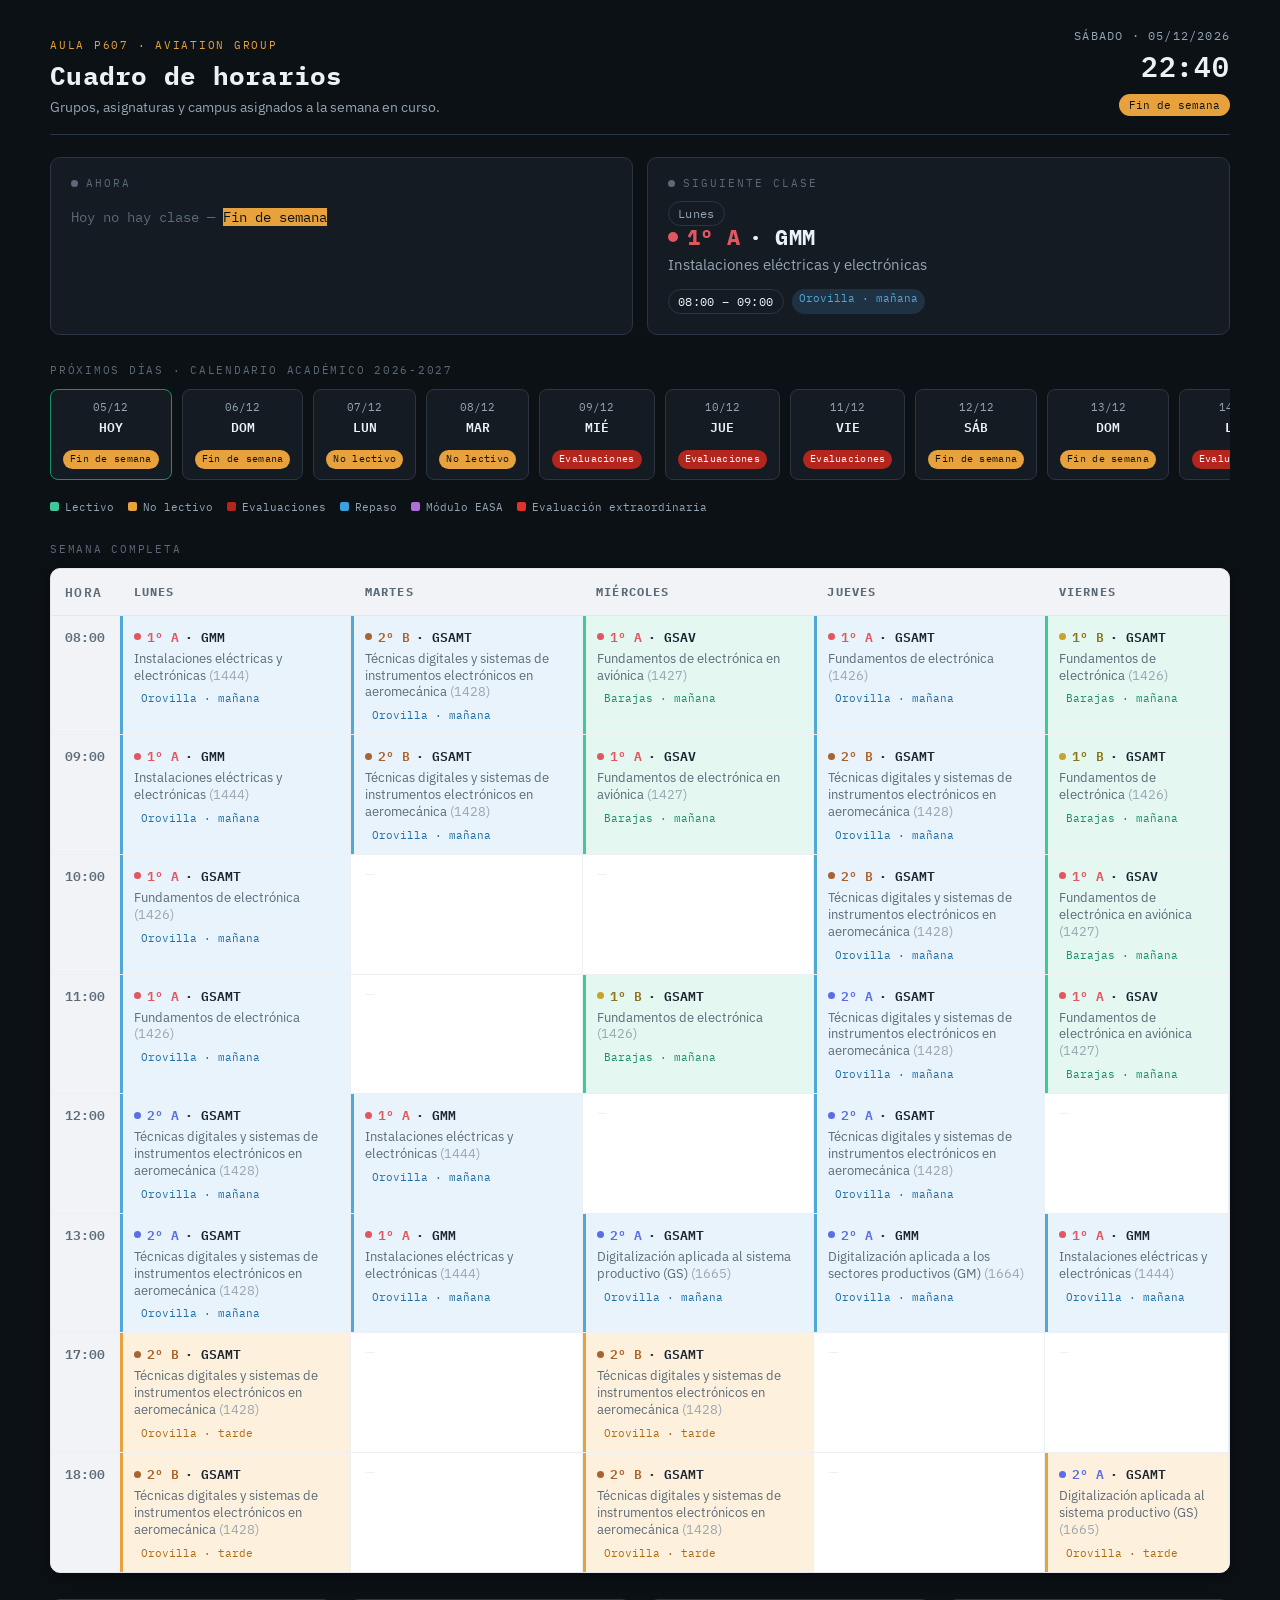
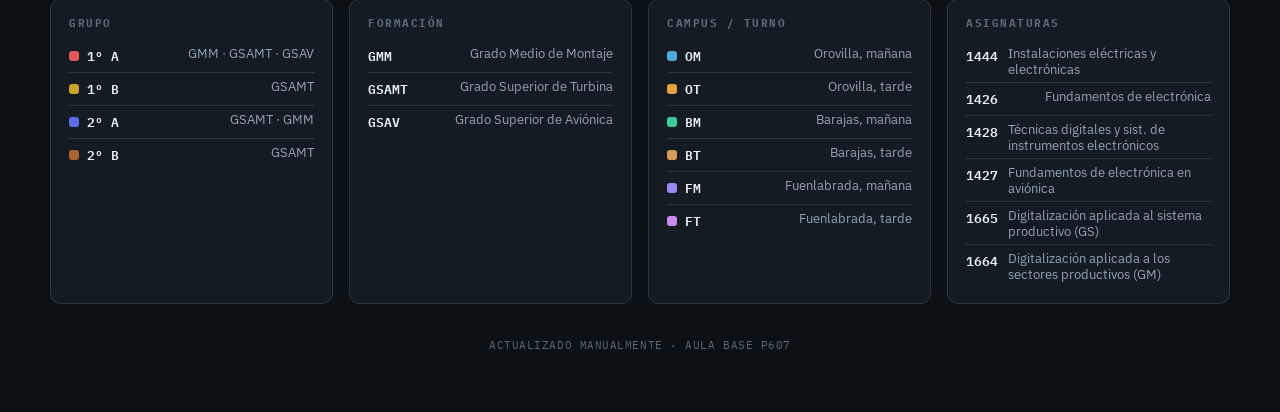
==== commit 2913ea17: "Add files via upload" ====
--- a/AviationGroup/index.html
+++ b/AviationGroup/index.html
@@ -43,6 +43,12 @@
     --cal-repaso:#3aa0e0;       --cal-repaso-tint:#e6f3fb;
     --cal-easa:#b06ed6;         --cal-easa-tint:#f3e9fa;
 
+    /* color sutil por grupo (independiente del color de sede) */
+    --grp-1A:#e0575f;
+    --grp-1B:#c9a227;
+    --grp-2A:#5b6ee6;
+    --grp-2B:#a8632f;
+
     --radius:10px;
     font-family:'IBM Plex Sans',sans-serif;
   }
@@ -155,7 +161,11 @@
     letter-spacing:.01em;
     margin-bottom:4px;
     color:var(--page-text-primary);
-  }
+    display:flex;
+    align-items:center;
+    gap:9px;
+  }
+  .flap-code .grupo-dot{ width:10px; height:10px; }
   .flap-name{
     font-size:14.5px;
     color:var(--page-text-secondary);
@@ -280,7 +290,24 @@
     font-size:12.5px;
     margin-bottom:2px;
     color:var(--text-primary);
-  }
+    display:flex;
+    align-items:center;
+    gap:6px;
+  }
+  .grupo-dot{
+    width:7px;height:7px;
+    border-radius:50%;
+    flex:none;
+    display:inline-block;
+  }
+  .grupo-dot-1A{ background:var(--grp-1A); }
+  .grupo-dot-1B{ background:var(--grp-1B); }
+  .grupo-dot-2A{ background:var(--grp-2A); }
+  .grupo-dot-2B{ background:var(--grp-2B); }
+  .grupo-text-1A{ color:var(--grp-1A); }
+  .grupo-text-1B{ color:#8a7418; } /* versión oscurecida del mostaza para legibilidad en texto */
+  .grupo-text-2A{ color:var(--grp-2A); }
+  .grupo-text-2B{ color:var(--grp-2B); }
   .cell-name{
     color:var(--text-secondary);
     line-height:1.35;
@@ -504,6 +531,13 @@
   </div>
 
   <div class="legend">
+    <div class="legend-card">
+      <h3>Grupo</h3>
+      <div class="legend-row"><span style="display:flex;align-items:center;"><span class="swatch" style="background:var(--grp-1A)"></span><b>1º A</b></span><span>GMM · GSAMT · GSAV</span></div>
+      <div class="legend-row"><span style="display:flex;align-items:center;"><span class="swatch" style="background:var(--grp-1B)"></span><b>1º B</b></span><span>GSAMT</span></div>
+      <div class="legend-row"><span style="display:flex;align-items:center;"><span class="swatch" style="background:var(--grp-2A)"></span><b>2º A</b></span><span>GSAMT · GMM</span></div>
+      <div class="legend-row"><span style="display:flex;align-items:center;"><span class="swatch" style="background:var(--grp-2B)"></span><b>2º B</b></span><span>GSAMT</span></div>
+    </div>
     <div class="legend-card">
       <h3>Formación</h3>
       <div class="legend-row"><b>GMM</b><span>Grado Medio de Montaje</span></div>
@@ -531,115 +565,14 @@
   </div>
 
   <footer>ACTUALIZADO MANUALMENTE · AULA BASE P607</footer>
-
-  <!-- ============ MÓDULO APARTE: CURSO CERO DE MATEMÁTICAS ============ -->
-  <div class="module-divider">
-    <span>Módulo aparte</span>
-  </div>
-
-  <div class="masthead module-masthead">
-    <div class="masthead-left">
-      <p class="eyebrow">Grupo GSAMTMA</p>
-      <h1>Curso Cero de Matemáticas</h1>
-      <p class="sub">Del 7 al 18 de septiembre, de lunes a viernes · Campus Barajas, turno mañana.</p>
-    </div>
-  </div>
-
-  <div class="info-strip">
-    <span class="chip time">Campus: Barajas</span>
-    <span class="chip time">Grupo: GSAMTMA</span>
-    <span class="chip time">Turno: mañana</span>
-    <span class="chip time">09:00–13:00 (08:00–13:00 los días 17 y 18)</span>
-  </div>
-
-  <p class="section-label">Calendario de sesiones</p>
-  <div class="grid-scroll">
-    <table id="cursoCeroTable">
-      <thead>
-        <tr>
-          <th>Fecha</th>
-          <th>Día</th>
-          <th>Horario</th>
-          <th>Campus / turno</th>
-          <th>Estado</th>
-        </tr>
-      </thead>
-      <tbody id="cursoCeroBody"></tbody>
-    </table>
-  </div>
 </div>
 
 <script>
-/* ---------------- CURSO CERO DE MATEMÁTICAS ---------------- */
-const CURSO_CERO = [
-  {date:'2026-09-07', day:'Lunes',     start:'09:00', end:'13:00'},
-  {date:'2026-09-08', day:'Martes',    start:'09:00', end:'13:00'},
-  {date:'2026-09-09', day:'Miércoles', start:'09:00', end:'13:00'},
-  {date:'2026-09-10', day:'Jueves',    start:'09:00', end:'13:00'},
-  {date:'2026-09-11', day:'Viernes',   start:'09:00', end:'13:00'},
-  {date:'2026-09-14', day:'Lunes',     start:'09:00', end:'13:00'},
-  {date:'2026-09-15', day:'Martes',    start:'09:00', end:'13:00'},
-  {date:'2026-09-16', day:'Miércoles', start:'09:00', end:'13:00'},
-  {date:'2026-09-17', day:'Jueves',    start:'08:00', end:'13:00'},
-  {date:'2026-09-18', day:'Viernes',   start:'08:00', end:'13:00'}
-];
-
-function formatFecha(iso){
-  const [y,m,d] = iso.split('-').map(Number);
-  return `${String(d).padStart(2,'0')}/${String(m).padStart(2,'0')}/${y}`;
-}
-
-const cursoCeroBody = document.getElementById('cursoCeroBody');
-CURSO_CERO.forEach(session=>{
-  const tr = document.createElement('tr');
-  tr.dataset.date = session.date;
-  tr.innerHTML = `
-    <td class="cell-code">${formatFecha(session.date)}</td>
-    <td>${session.day}</td>
-    <td class="cell-code">${session.start} – ${session.end}</td>
-    <td class="cell-BM"><span class="cell-badge campus-BM">Barajas · mañana</span></td>
-    <td class="status-cell"></td>
-  `;
-  cursoCeroBody.appendChild(tr);
-});
-
-function highlightCursoCeroToday(){
-  const now = new Date();
-  const pad = n => String(n).padStart(2,'0');
-  const todayISO = `${now.getFullYear()}-${pad(now.getMonth()+1)}-${pad(now.getDate())}`;
-  const nowMinutes = now.getHours()*60 + now.getMinutes();
-
-  document.querySelectorAll('#cursoCeroBody tr').forEach(tr=>{
-    const sessionDate = tr.dataset.date;
-    const session = CURSO_CERO.find(s=>s.date===sessionDate);
-    const statusCell = tr.querySelector('.status-cell');
-    tr.classList.remove('is-today-row','is-now-row','is-past-row');
-
-    if(sessionDate < todayISO){
-      // ya pasó esta fecha: se apaga automáticamente
-      tr.classList.add('is-past-row');
-      statusCell.innerHTML = `<span class="status-tag done">Finalizada</span>`;
-    } else if(sessionDate === todayISO){
-      tr.classList.add('is-today-row');
-      const toMin = hhmm=>{ const [h,m]=hhmm.split(':').map(Number); return h*60+m; };
-      if(nowMinutes >= toMin(session.start) && nowMinutes < toMin(session.end)){
-        tr.classList.add('is-now-row');
-        statusCell.innerHTML = `<span class="status-tag today">● En curso ahora</span>`;
-      } else {
-        statusCell.innerHTML = `<span class="status-tag today">Hoy</span>`;
-      }
-    } else {
-      statusCell.innerHTML = `<span class="status-tag upcoming">Próxima</span>`;
-    }
-  });
-}
-highlightCursoCeroToday();
-setInterval(highlightCursoCeroToday, 60000);
-
 /* ---------------- CALENDARIO ACADÉMICO 2026-2027 (Campus Barajas) ---------------- */
 // Rangos de días NO lectivos entre semana (fines de semana ya se detectan aparte)
 const NO_LECTIVO_RANGES = [
   ['2026-01-01','2026-09-06'],   // fuera de curso / previo al inicio (2026-2027 empieza el 7 sept)
+  ['2026-10-12','2026-10-12'],   // Fiesta Nacional de España
   ['2026-11-02','2026-11-02'],   // puente
   ['2026-12-07','2026-12-08'],   // Constitución / Inmaculada
   ['2026-12-23','2027-01-06'],   // vacaciones de Navidad
@@ -774,6 +707,9 @@
 function grupoLabel(g){
   return (g[0] + 'º ' + g[1]); // "1A" -> "1º A"
 }
+function grupoTagHTML(g){
+  return `<span class="grupo-dot grupo-dot-${g}"></span><span class="grupo-text-${g}">${grupoLabel(g)}</span>`;
+}
 function badgeHTML(campus, dark){
   return `<span class="cell-badge campus-${campus}${dark ? ' dark' : ''}">${CAMPUS[campus] || campus}</span>`;
 }
@@ -795,7 +731,7 @@
       const {grupo, formacion, campus} = parseCode(entry.code);
       td.classList.add('cell-' + campus);
       td.innerHTML = `
-        <div class="cell-code">${grupoLabel(grupo)} · ${formacion}</div>
+        <div class="cell-code">${grupoTagHTML(grupo)}<span>· ${formacion}</span></div>
         <div class="cell-name">${SUBJECTS[entry.subj]} <span style="color:var(--text-dim)">(${entry.subj})</span></div>
         ${badgeHTML(campus)}
       `;
@@ -846,7 +782,7 @@
   function buildFlapContent(entry, hour, endHour){
     const {grupo, formacion, campus} = parseCode(entry.code);
     return `
-      <div class="flap-code">${grupoLabel(grupo)} · ${formacion}</div>
+      <div class="flap-code">${grupoTagHTML(grupo)}<span>· ${formacion}</span></div>
       <div class="flap-name">${SUBJECTS[entry.subj]}</div>
       <div class="flap-meta">
         <span class="chip time">${hour} – ${endHour}</span>
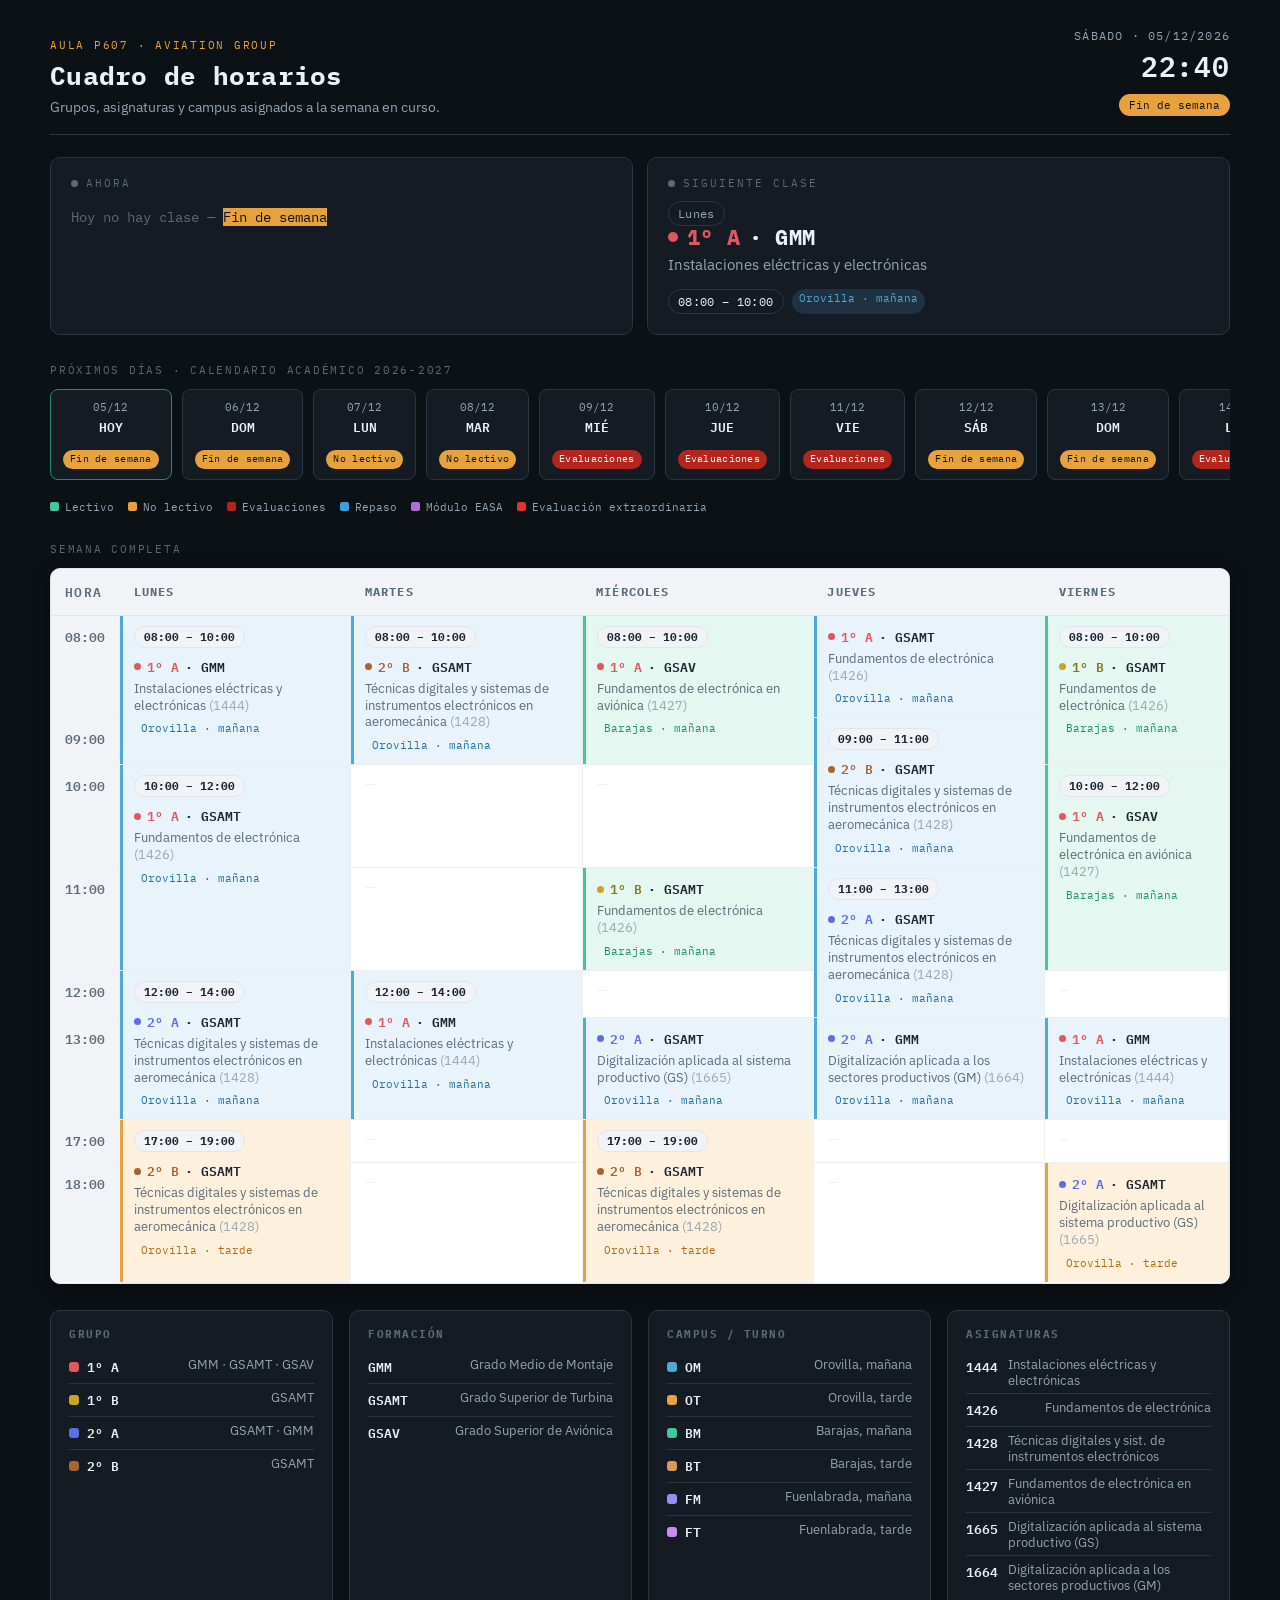
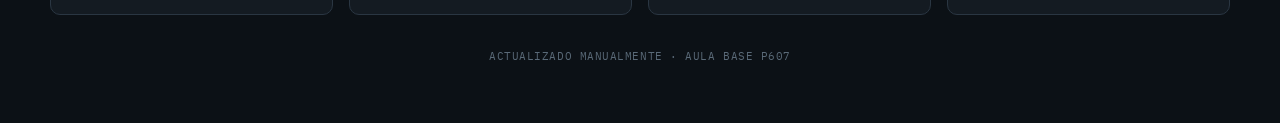
==== commit 29fdcf68: "Add files via upload" ====
--- a/AviationGroup/index.html
+++ b/AviationGroup/index.html
@@ -319,6 +319,18 @@
     font-size:10.5px;
     padding:2px 7px;
     border-radius:100px;
+  }
+  .cell-range{
+    display:inline-block;
+    font-family:'IBM Plex Mono',monospace;
+    font-weight:700;
+    font-size:11px;
+    padding:3px 9px;
+    border-radius:100px;
+    background:var(--bg-panel-2);
+    border:1px solid var(--line);
+    color:var(--text-primary);
+    margin-bottom:8px;
   }
 
   /* ---------- LEGEND ---------- */
@@ -713,24 +725,66 @@
 function badgeHTML(campus, dark){
   return `<span class="cell-badge campus-${campus}${dark ? ' dark' : ''}">${CAMPUS[campus] || campus}</span>`;
 }
-
-/* ---------------- RENDER TABLE ---------------- */
+function sameEntry(a, b){
+  return !!a && !!b && a.code === b.code && a.subj === b.subj;
+}
+// Dado un día y una hora dentro de un bloque, devuelve el rango horario real
+// fusionando las horas consecutivas que son la misma clase (mismo grupo/formación/asignatura)
+function computeBlockRange(day, hour){
+  const entry = SCHEDULE[day][hour];
+  let idx = HOURS.indexOf(hour);
+  let startIdx = idx, endIdx = idx;
+  while(startIdx > 0 && HOUR_ENDS[HOURS[startIdx-1]] === HOURS[startIdx] && sameEntry(SCHEDULE[day][HOURS[startIdx-1]], entry)){
+    startIdx--;
+  }
+  while(endIdx < HOURS.length-1 && HOUR_ENDS[HOURS[endIdx]] === HOURS[endIdx+1] && sameEntry(SCHEDULE[day][HOURS[endIdx+1]], entry)){
+    endIdx++;
+  }
+  return { startHour: HOURS[startIdx], endHour: HOUR_ENDS[HOURS[endIdx]], span: endIdx - startIdx + 1 };
+}
+
+/* ---------------- RENDER TABLE (con bloques fusionados) ---------------- */
 const tbody = document.getElementById('tableBody');
-HOURS.forEach(hour=>{
+
+// Para cada día, calculamos qué celdas se fusionan (rowspan) y cuáles se omiten
+// por estar cubiertas por el rowspan de la fila anterior.
+const daySegments = {};
+DAYS.forEach(day=>{
+  daySegments[day] = new Array(HOURS.length).fill(null);
+  let i = 0;
+  while(i < HOURS.length){
+    const hour = HOURS[i];
+    const entry = SCHEDULE[day][hour];
+    if(!entry){ daySegments[day][i] = { covered:false, span:1, entry:null }; i++; continue; }
+    const range = computeBlockRange(day, hour);
+    daySegments[day][i] = { covered:false, span:range.span, entry, startHour:range.startHour, endHour:range.endHour };
+    for(let k=1; k<range.span; k++){ daySegments[day][i+k] = { covered:true }; }
+    i += range.span;
+  }
+});
+
+HOURS.forEach((hour, hourIdx)=>{
   const tr = document.createElement('tr');
   const th = document.createElement('td');
   th.className = 'hour-col';
   th.textContent = hour;
   tr.appendChild(th);
   DAYS.forEach(day=>{
+    const seg = daySegments[day][hourIdx];
+    if(seg.covered) return; // esta celda queda cubierta por el rowspan de la fila anterior
     const td = document.createElement('td');
     td.dataset.day = day;
-    td.dataset.hour = hour;
-    const entry = SCHEDULE[day][hour];
+    td.dataset.hour = seg.startHour || hour;
+    if(seg.span > 1) td.rowSpan = seg.span;
+    const entry = seg.entry;
     if(entry){
       const {grupo, formacion, campus} = parseCode(entry.code);
       td.classList.add('cell-' + campus);
+      const rangeChip = seg.span > 1
+        ? `<div class="cell-range">${seg.startHour} – ${seg.endHour}</div>`
+        : '';
       td.innerHTML = `
+        ${rangeChip}
         <div class="cell-code">${grupoTagHTML(grupo)}<span>· ${formacion}</span></div>
         <div class="cell-name">${SUBJECTS[entry.subj]} <span style="color:var(--text-dim)">(${entry.subj})</span></div>
         ${badgeHTML(campus)}
@@ -779,20 +833,20 @@
     document.querySelectorAll(`td[data-day="${dayName}"]`).forEach(td=>td.classList.add('is-today'));
   }
 
-  function buildFlapContent(entry, hour, endHour){
+  function buildFlapContent(entry, startHour, endHour){
     const {grupo, formacion, campus} = parseCode(entry.code);
     return `
       <div class="flap-code">${grupoTagHTML(grupo)}<span>· ${formacion}</span></div>
       <div class="flap-name">${SUBJECTS[entry.subj]}</div>
       <div class="flap-meta">
-        <span class="chip time">${hour} – ${endHour}</span>
+        <span class="chip time">${startHour} – ${endHour}</span>
         ${badgeHTML(campus, true)}
       </div>
     `;
   }
 
   // ---- AHORA ----
-  let activeEntry = null, activeHour = null;
+  let activeEntry = null, activeHour = null, activeRange = null;
   if(isSchoolDay){
     for(const hour of HOURS){
       const entry = SCHEDULE[dayName][hour];
@@ -801,12 +855,13 @@
       if(nowMinutes >= start && nowMinutes < end){ activeEntry = entry; activeHour = hour; break; }
     }
   }
+  if(activeEntry) activeRange = computeBlockRange(dayName, activeHour);
 
   if(activeEntry){
     cardNow.classList.add('active');
     nowLabel.textContent = 'Ahora en clase';
-    nowContent.innerHTML = buildFlapContent(activeEntry, activeHour, HOUR_ENDS[activeHour]);
-    const td = document.querySelector(`td[data-day="${dayName}"][data-hour="${activeHour}"]`);
+    nowContent.innerHTML = buildFlapContent(activeEntry, activeRange.startHour, activeRange.endHour);
+    const td = document.querySelector(`td[data-day="${dayName}"][data-hour="${activeRange.startHour}"]`);
     if(td) td.classList.add('is-now');
   } else {
     cardNow.classList.remove('active');
@@ -823,7 +878,9 @@
       const entry = SCHEDULE[dayName][hour];
       if(!entry) continue;
       const start = toMinutes(hour);
-      if(start > nowMinutes){ nextEntry = entry; nextHour = hour; nextDay = dayName; break; }
+      if(start <= nowMinutes) continue;
+      if(activeEntry && sameEntry(entry, activeEntry)) continue; // sigue siendo el mismo bloque en curso
+      nextEntry = entry; nextHour = hour; nextDay = dayName; break;
     }
   }
   if(!nextEntry){
@@ -838,8 +895,9 @@
   }
 
   if(nextEntry){
+    const nextRange = computeBlockRange(nextDay, nextHour);
     const prefix = (nextDay === dayName) ? '' : `<span class="chip">${nextDay}</span> `;
-    nextContent.innerHTML = prefix + buildFlapContent(nextEntry, nextHour, HOUR_ENDS[nextHour]);
+    nextContent.innerHTML = prefix + buildFlapContent(nextEntry, nextRange.startHour, nextRange.endHour);
   } else {
     nextContent.innerHTML = `<div class="empty-state">No hay más clases programadas</div>`;
   }
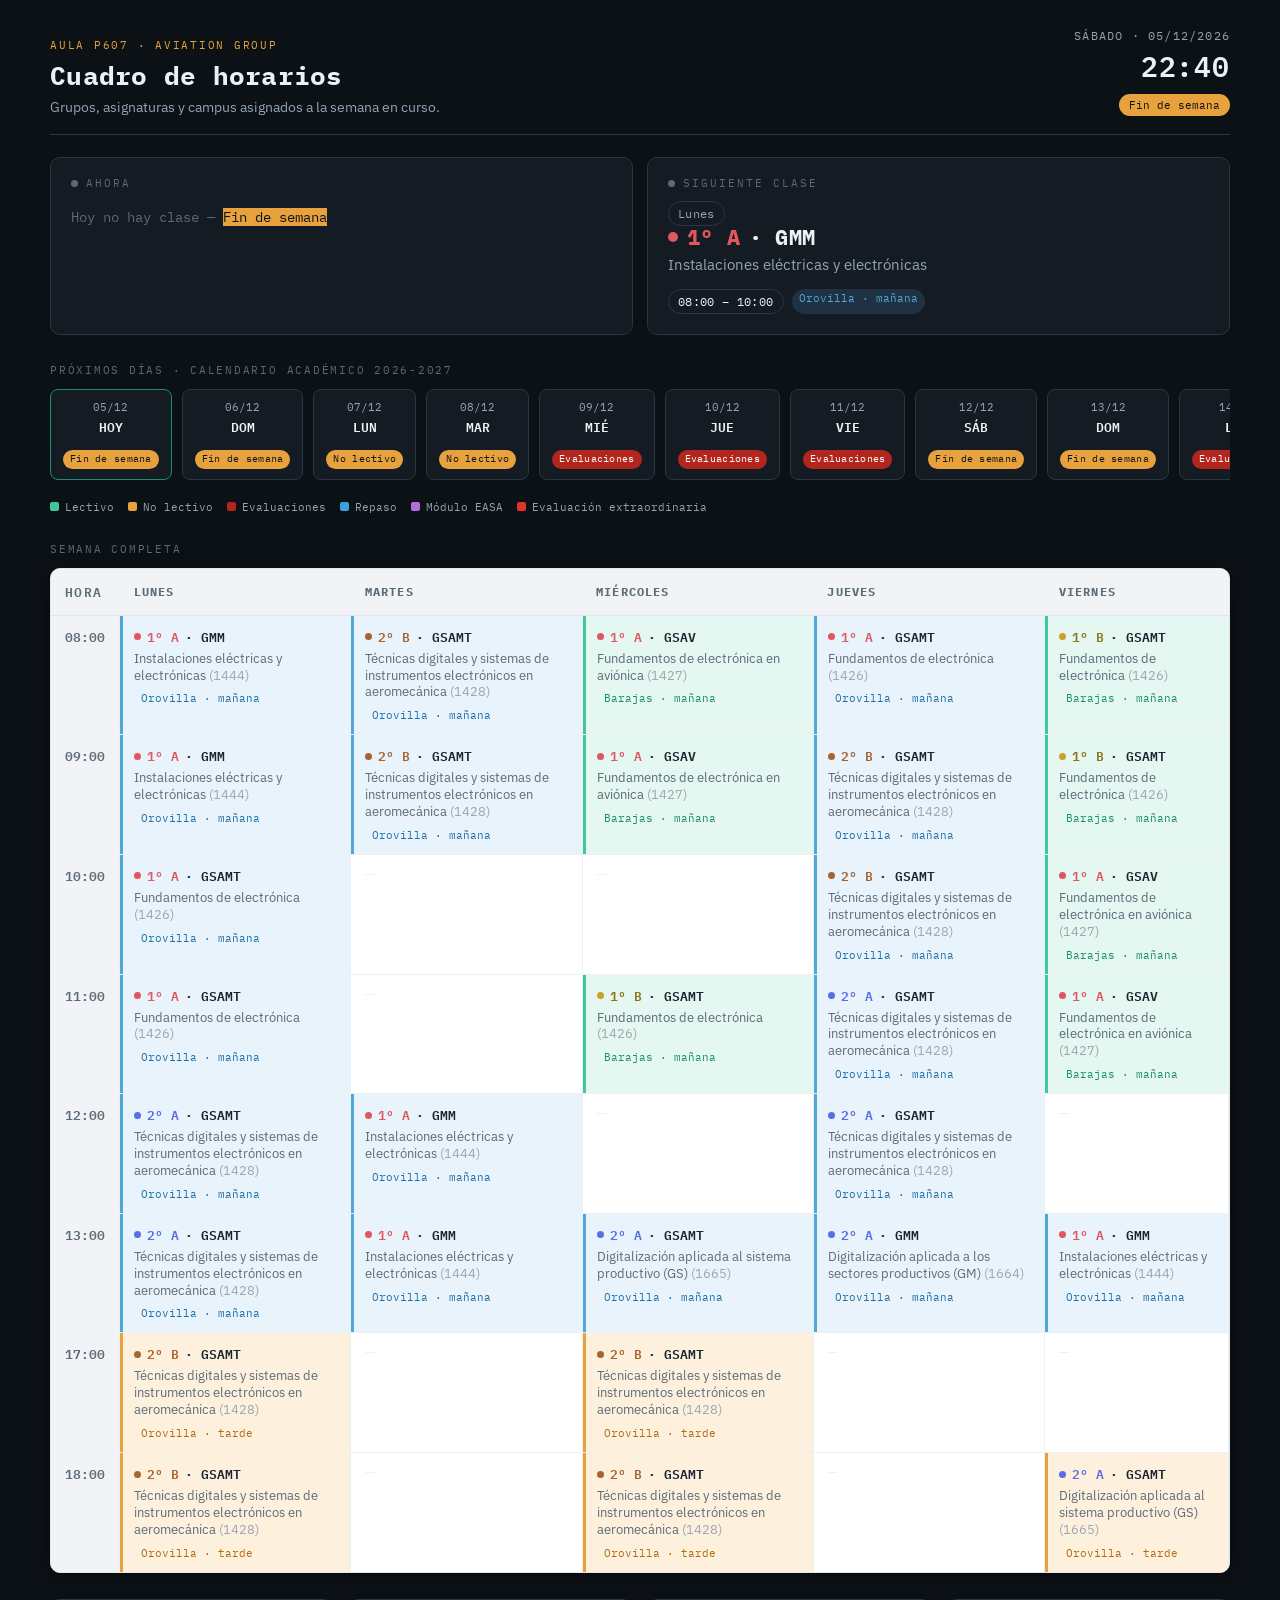
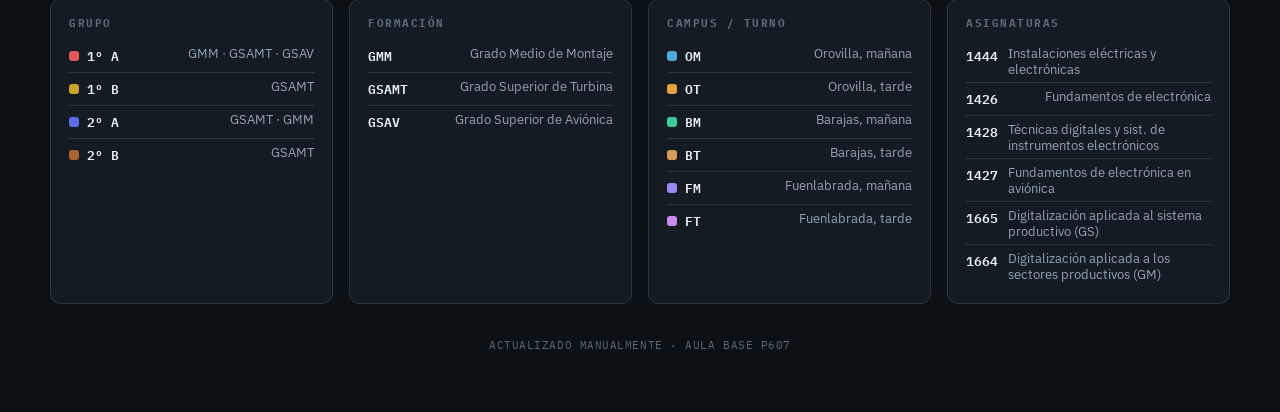
==== commit 02bb679d: "Add files via upload" ====
--- a/AviationGroup/index.html
+++ b/AviationGroup/index.html
@@ -743,48 +743,24 @@
   return { startHour: HOURS[startIdx], endHour: HOUR_ENDS[HOURS[endIdx]], span: endIdx - startIdx + 1 };
 }
 
-/* ---------------- RENDER TABLE (con bloques fusionados) ---------------- */
+/* ---------------- RENDER TABLE (una celda por hora, sin fusionar visualmente) ---------------- */
 const tbody = document.getElementById('tableBody');
 
-// Para cada día, calculamos qué celdas se fusionan (rowspan) y cuáles se omiten
-// por estar cubiertas por el rowspan de la fila anterior.
-const daySegments = {};
-DAYS.forEach(day=>{
-  daySegments[day] = new Array(HOURS.length).fill(null);
-  let i = 0;
-  while(i < HOURS.length){
-    const hour = HOURS[i];
-    const entry = SCHEDULE[day][hour];
-    if(!entry){ daySegments[day][i] = { covered:false, span:1, entry:null }; i++; continue; }
-    const range = computeBlockRange(day, hour);
-    daySegments[day][i] = { covered:false, span:range.span, entry, startHour:range.startHour, endHour:range.endHour };
-    for(let k=1; k<range.span; k++){ daySegments[day][i+k] = { covered:true }; }
-    i += range.span;
-  }
-});
-
-HOURS.forEach((hour, hourIdx)=>{
+HOURS.forEach(hour=>{
   const tr = document.createElement('tr');
   const th = document.createElement('td');
   th.className = 'hour-col';
   th.textContent = hour;
   tr.appendChild(th);
   DAYS.forEach(day=>{
-    const seg = daySegments[day][hourIdx];
-    if(seg.covered) return; // esta celda queda cubierta por el rowspan de la fila anterior
     const td = document.createElement('td');
     td.dataset.day = day;
-    td.dataset.hour = seg.startHour || hour;
-    if(seg.span > 1) td.rowSpan = seg.span;
-    const entry = seg.entry;
+    td.dataset.hour = hour;
+    const entry = SCHEDULE[day][hour];
     if(entry){
       const {grupo, formacion, campus} = parseCode(entry.code);
       td.classList.add('cell-' + campus);
-      const rangeChip = seg.span > 1
-        ? `<div class="cell-range">${seg.startHour} – ${seg.endHour}</div>`
-        : '';
       td.innerHTML = `
-        ${rangeChip}
         <div class="cell-code">${grupoTagHTML(grupo)}<span>· ${formacion}</span></div>
         <div class="cell-name">${SUBJECTS[entry.subj]} <span style="color:var(--text-dim)">(${entry.subj})</span></div>
         ${badgeHTML(campus)}
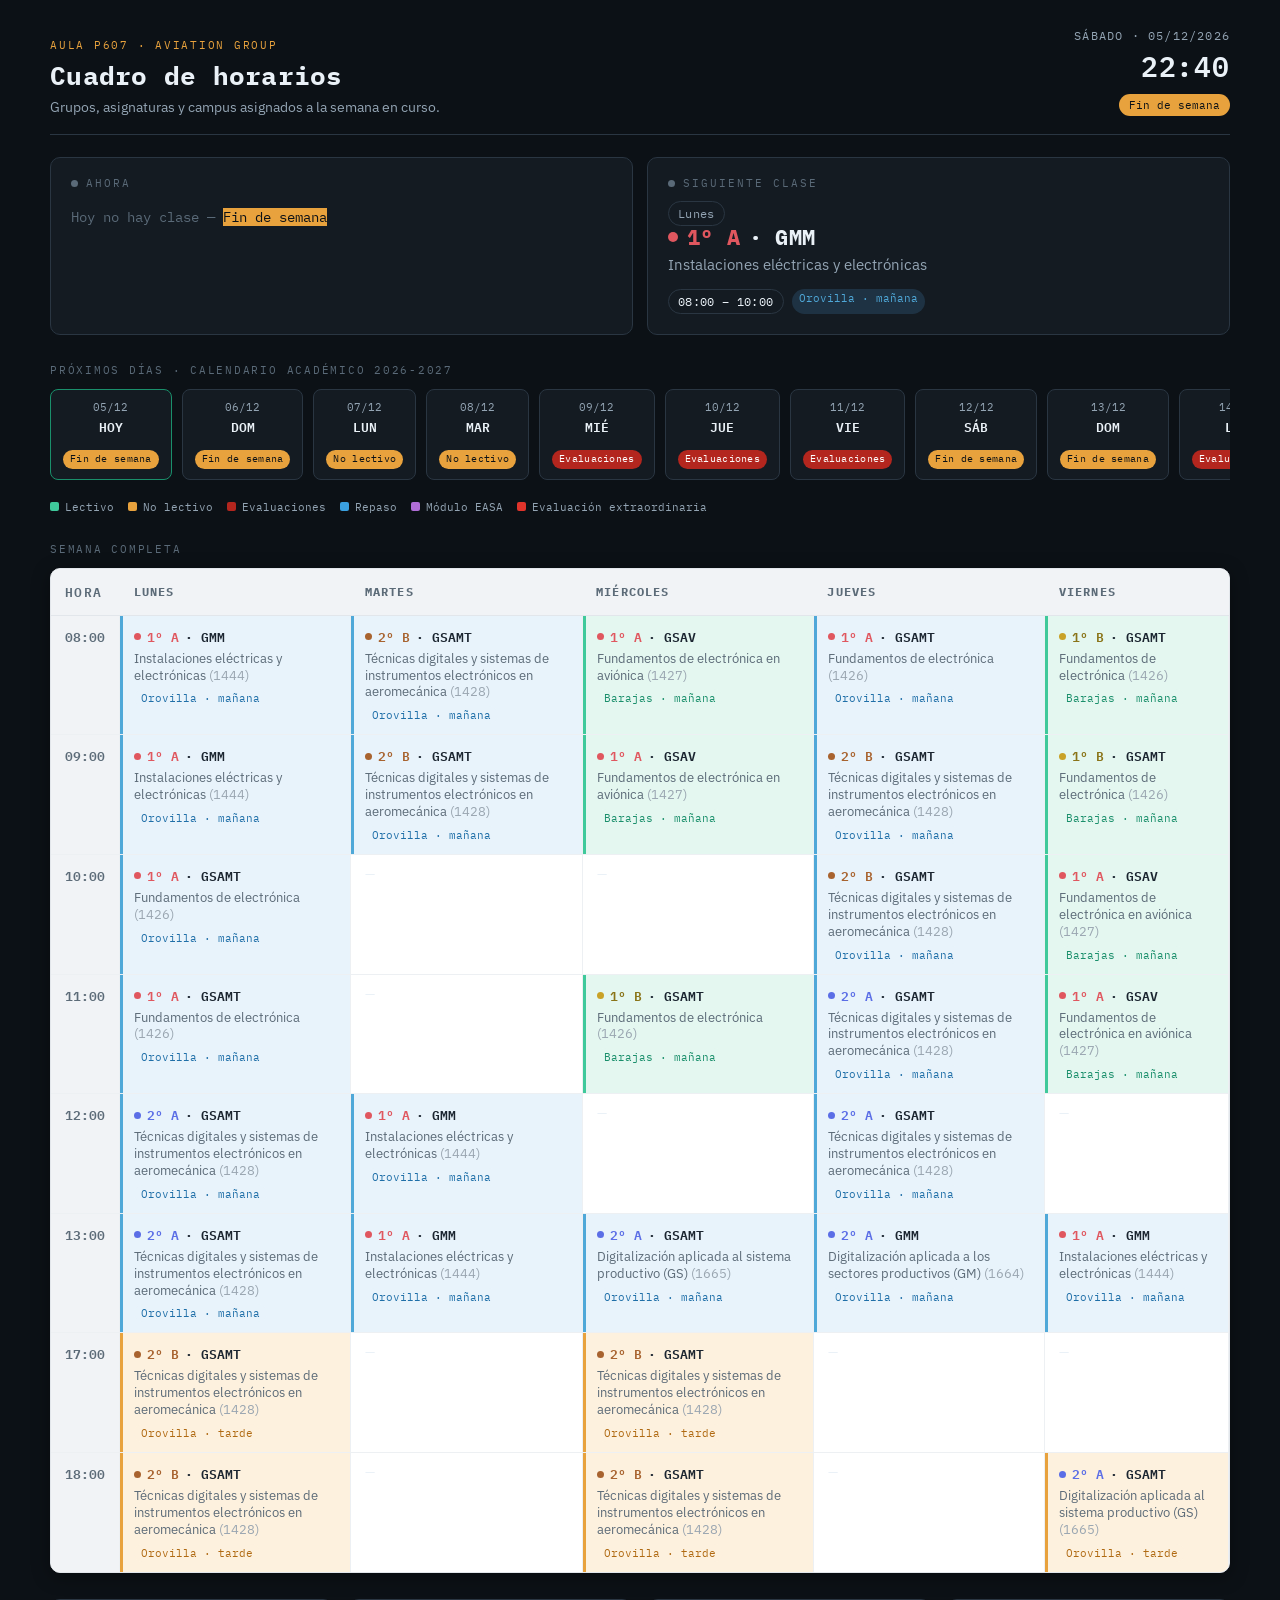
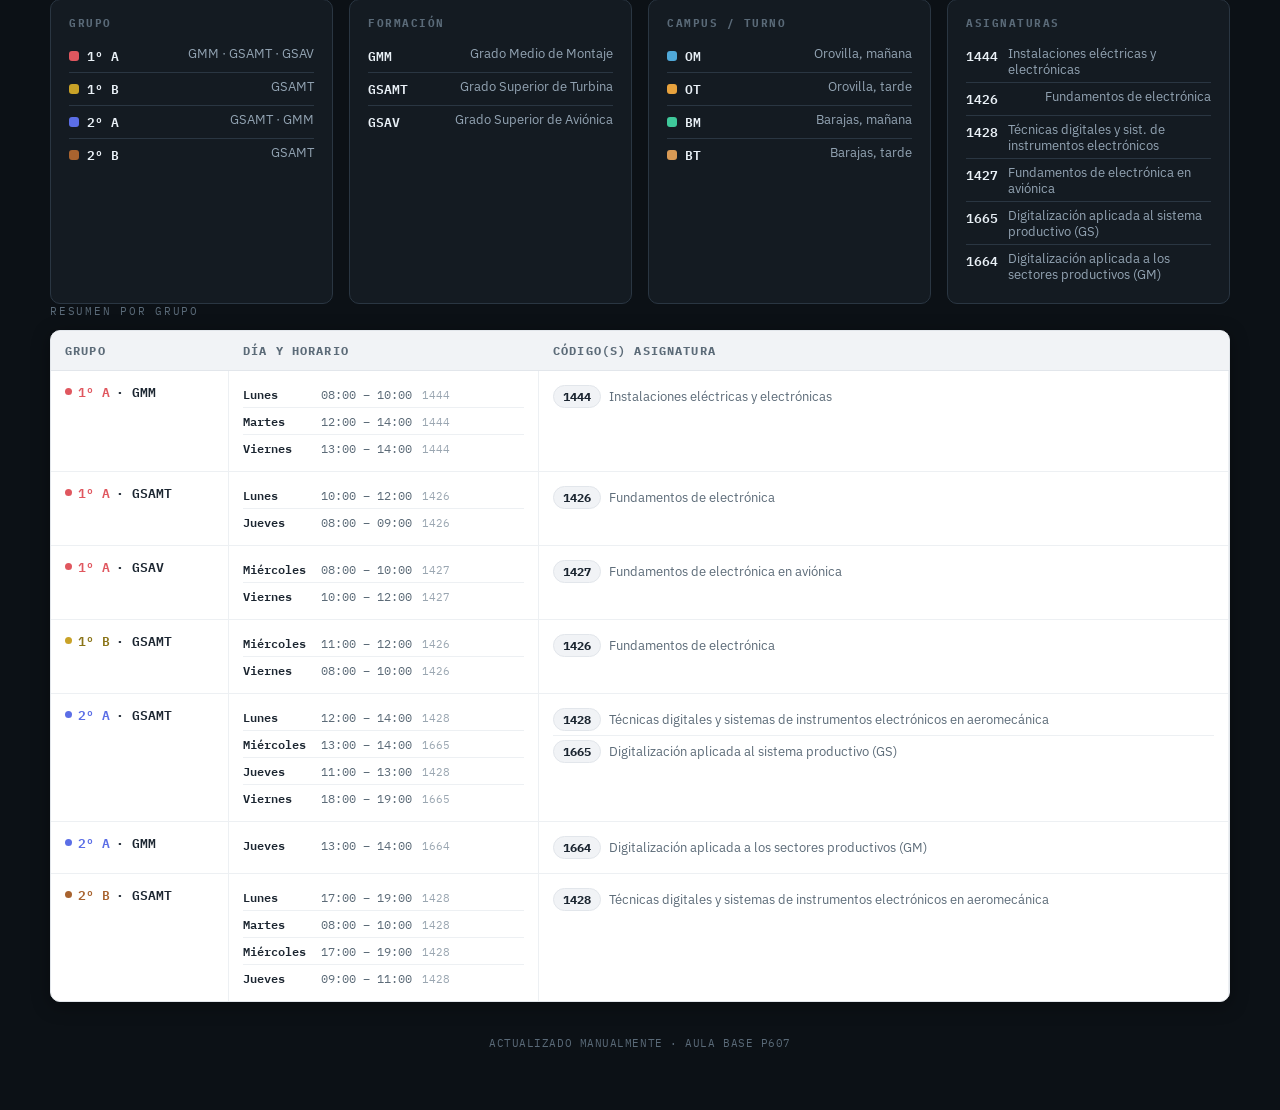
==== commit 583f53cd: "Add group summary section to index.html" ====
--- a/AviationGroup/index.html
+++ b/AviationGroup/index.html
@@ -331,6 +331,60 @@
     border:1px solid var(--line);
     color:var(--text-primary);
     margin-bottom:8px;
+  }
+
+  /* ---------- RESUMEN POR GRUPO ---------- */
+  .summary-session{
+    display:flex;
+    align-items:baseline;
+    gap:8px;
+    padding:3px 0;
+  }
+  .summary-session:not(:last-child){ border-bottom:1px solid var(--line-soft); }
+  .summary-day{
+    font-family:'IBM Plex Mono',monospace;
+    font-weight:600;
+    font-size:12px;
+    color:var(--text-primary);
+    min-width:70px;
+  }
+  .summary-hour{
+    font-family:'IBM Plex Mono',monospace;
+    font-size:12px;
+    color:var(--text-secondary);
+  }
+  .summary-codes{
+    display:flex;
+    flex-wrap:wrap;
+    gap:6px;
+  }
+  .summary-code-chip{
+    font-family:'IBM Plex Mono',monospace;
+    font-weight:700;
+    font-size:11.5px;
+    padding:3px 9px;
+    border-radius:100px;
+    background:var(--bg-panel-2);
+    border:1px solid var(--line);
+    color:var(--text-primary);
+  }
+  .summary-code-inline{
+    font-family:'IBM Plex Mono',monospace;
+    font-size:10.5px;
+    color:var(--text-dim);
+    margin-left:2px;
+  }
+  .summary-code-row{
+    display:flex;
+    align-items:center;
+    gap:8px;
+    padding:4px 0;
+  }
+  .summary-code-row:not(:last-child){ border-bottom:1px solid var(--line-soft); }
+  .summary-code-name{
+    color:var(--text-secondary);
+    font-size:12.5px;
+    line-height:1.3;
   }
 
   /* ---------- LEGEND ---------- */
@@ -562,8 +616,6 @@
       <div class="legend-row"><span style="display:flex;align-items:center;"><span class="swatch swatch-OT"></span><b>OT</b></span><span>Orovilla, tarde</span></div>
       <div class="legend-row"><span style="display:flex;align-items:center;"><span class="swatch swatch-BM"></span><b>BM</b></span><span>Barajas, mañana</span></div>
       <div class="legend-row"><span style="display:flex;align-items:center;"><span class="swatch swatch-BT"></span><b>BT</b></span><span>Barajas, tarde</span></div>
-      <div class="legend-row"><span style="display:flex;align-items:center;"><span class="swatch swatch-FM"></span><b>FM</b></span><span>Fuenlabrada, mañana</span></div>
-      <div class="legend-row"><span style="display:flex;align-items:center;"><span class="swatch swatch-FT"></span><b>FT</b></span><span>Fuenlabrada, tarde</span></div>
     </div>
     <div class="legend-card">
       <h3>Asignaturas</h3>
@@ -574,6 +626,20 @@
       <div class="legend-row"><b>1665</b><span>Digitalización aplicada al sistema productivo (GS)</span></div>
       <div class="legend-row"><b>1664</b><span>Digitalización aplicada a los sectores productivos (GM)</span></div>
     </div>
+  </div>
+
+  <p class="section-label">Resumen por grupo</p>
+  <div class="grid-scroll">
+    <table id="groupSummaryTable">
+      <thead>
+        <tr>
+          <th>Grupo</th>
+          <th>Día y horario</th>
+          <th>Código(s) asignatura</th>
+        </tr>
+      </thead>
+      <tbody id="groupSummaryBody"></tbody>
+    </table>
   </div>
 
   <footer>ACTUALIZADO MANUALMENTE · AULA BASE P607</footer>
@@ -881,6 +947,84 @@
 
 renderNowNext();
 setInterval(renderNowNext, 60000);
+
+/* ---------------- RESUMEN POR GRUPO ---------------- */
+const GROUP_ORDER = ['1A-GMM','1A-GSAMT','1A-GSAV','1B-GSAMT','2A-GSAMT','2A-GMM','2B-GSAMT'];
+
+function buildGroupSummary(){
+  // 1) recorremos día por día fusionando horas consecutivas de la misma asignatura
+  const sessionsByGroup = {}; // key: "1A-GMM" -> { grupo, formacion, sessions:[{day,start,end,subj}], codes:Set }
+
+  DAYS.forEach(day=>{
+    let current = null;
+    HOURS.forEach(hour=>{
+      const entry = SCHEDULE[day][hour];
+      const {grupo, formacion} = entry ? parseCode(entry.code) : {};
+      const key = entry ? `${grupo}-${formacion}` : null;
+      const sameBlock = current && current.day === day && current.key === key && current.subj === entry.subj
+        && HOUR_ENDS[current.lastHour] === hour;
+
+      if(sameBlock){
+        current.end = HOUR_ENDS[hour];
+        current.lastHour = hour;
+      } else {
+        if(current) pushSession(current);
+        current = entry ? { key, grupo, formacion, day, start:hour, end:HOUR_ENDS[hour], lastHour:hour, subj:entry.subj } : null;
+      }
+    });
+    if(current) pushSession(current);
+  });
+
+  function pushSession(s){
+    if(!sessionsByGroup[s.key]){
+      sessionsByGroup[s.key] = { grupo:s.grupo, formacion:s.formacion, sessions:[], codes:new Set() };
+    }
+    sessionsByGroup[s.key].sessions.push({ day:s.day, start:s.start, end:s.end, subj:s.subj });
+    sessionsByGroup[s.key].codes.add(s.subj);
+  }
+
+  return sessionsByGroup;
+}
+
+function renderGroupSummary(){
+  const data = buildGroupSummary();
+  const tbody = document.getElementById('groupSummaryBody');
+  tbody.innerHTML = '';
+
+  GROUP_ORDER.forEach(key=>{
+    const g = data[key];
+    if(!g) return;
+    // ordenar sesiones por día (según DAYS) y luego por hora de inicio
+    g.sessions.sort((a,b)=> DAYS.indexOf(a.day) - DAYS.indexOf(b.day) || a.start.localeCompare(b.start));
+
+    const tr = document.createElement('tr');
+    const tdGrupo = document.createElement('td');
+    tdGrupo.innerHTML = `<div class="cell-code">${grupoTagHTML(g.grupo)}<span>· ${g.formacion}</span></div>`;
+
+    const tdHorario = document.createElement('td');
+    tdHorario.innerHTML = g.sessions.map(s=>`
+      <div class="summary-session">
+        <span class="summary-day">${s.day}</span>
+        <span class="summary-hour">${s.start} – ${s.end}</span>
+        <span class="summary-code-inline">${s.subj}</span>
+      </div>
+    `).join('');
+
+    const tdCodigos = document.createElement('td');
+    tdCodigos.innerHTML = [...g.codes].map(c=>`
+      <div class="summary-code-row">
+        <span class="summary-code-chip">${c}</span>
+        <span class="summary-code-name">${SUBJECTS[c]}</span>
+      </div>
+    `).join('');
+
+    tr.appendChild(tdGrupo);
+    tr.appendChild(tdHorario);
+    tr.appendChild(tdCodigos);
+    tbody.appendChild(tr);
+  });
+}
+renderGroupSummary();
 </script>
 </body>
 </html>
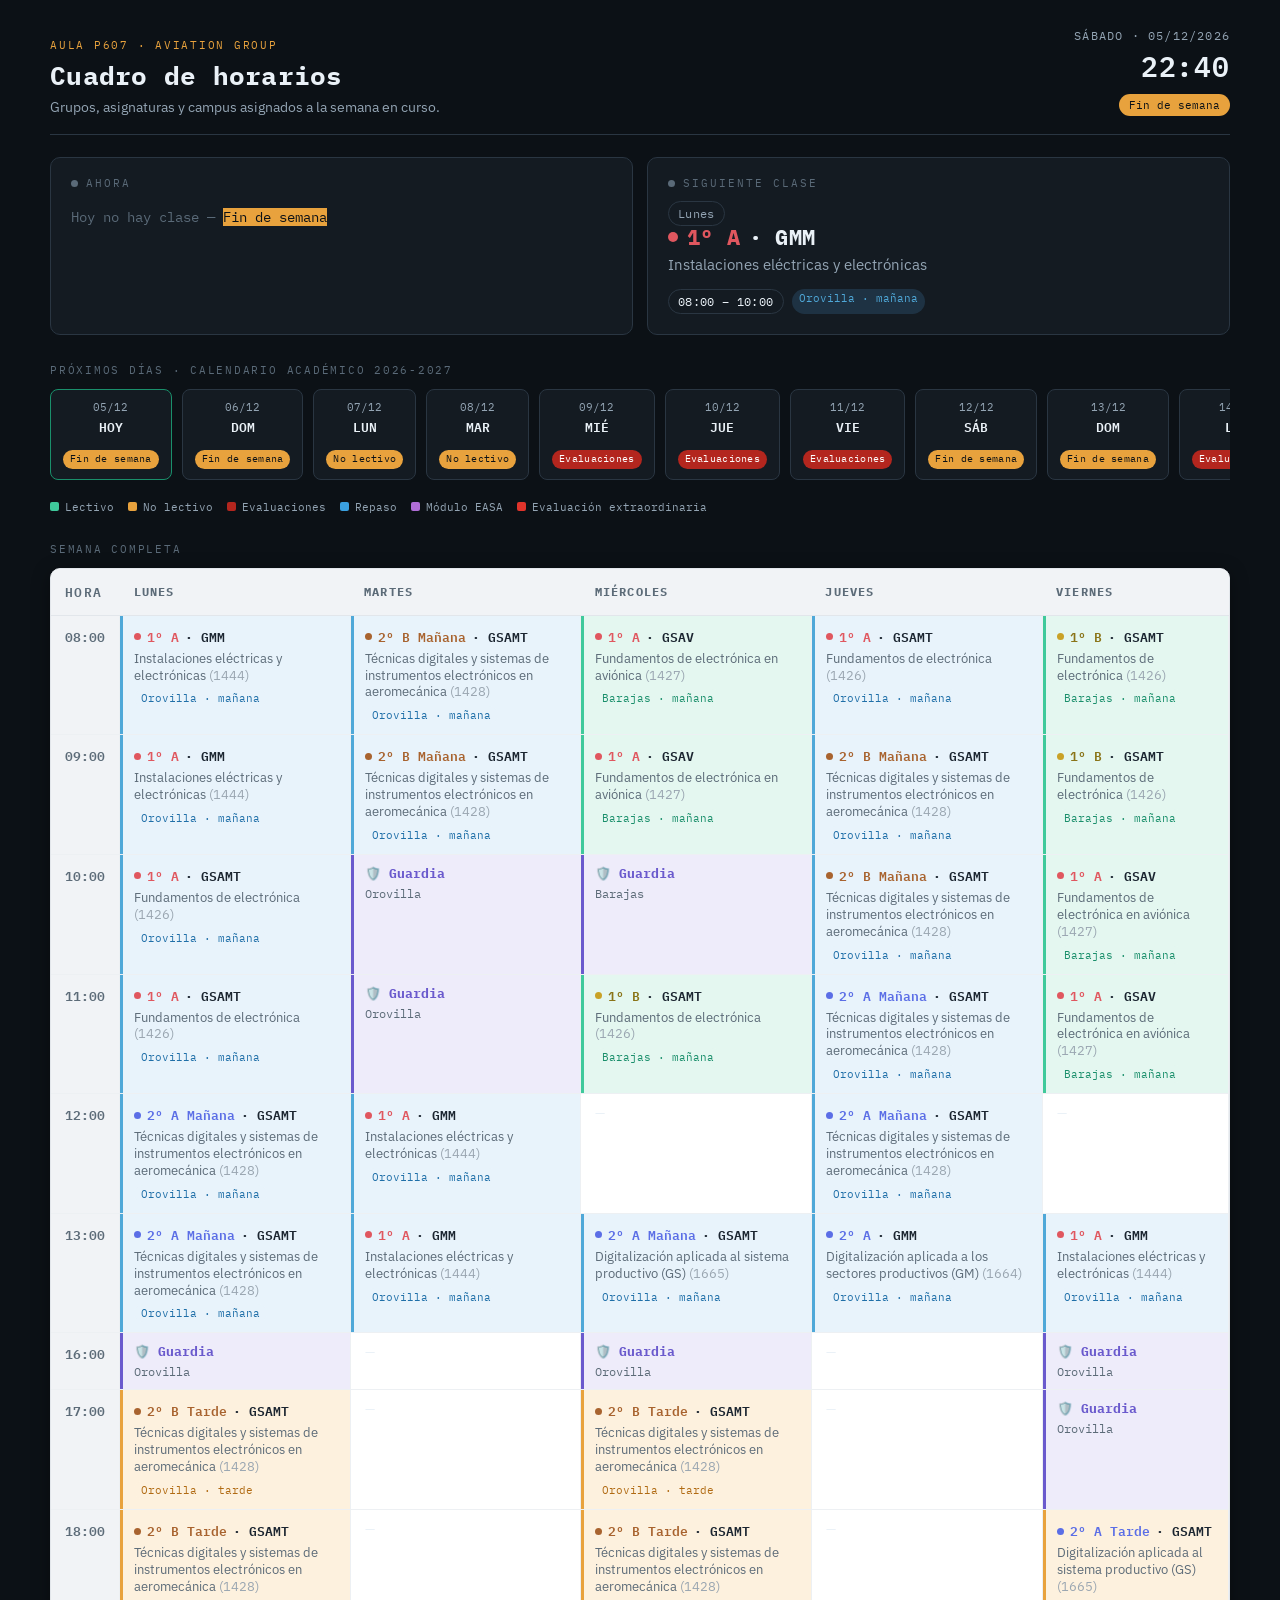
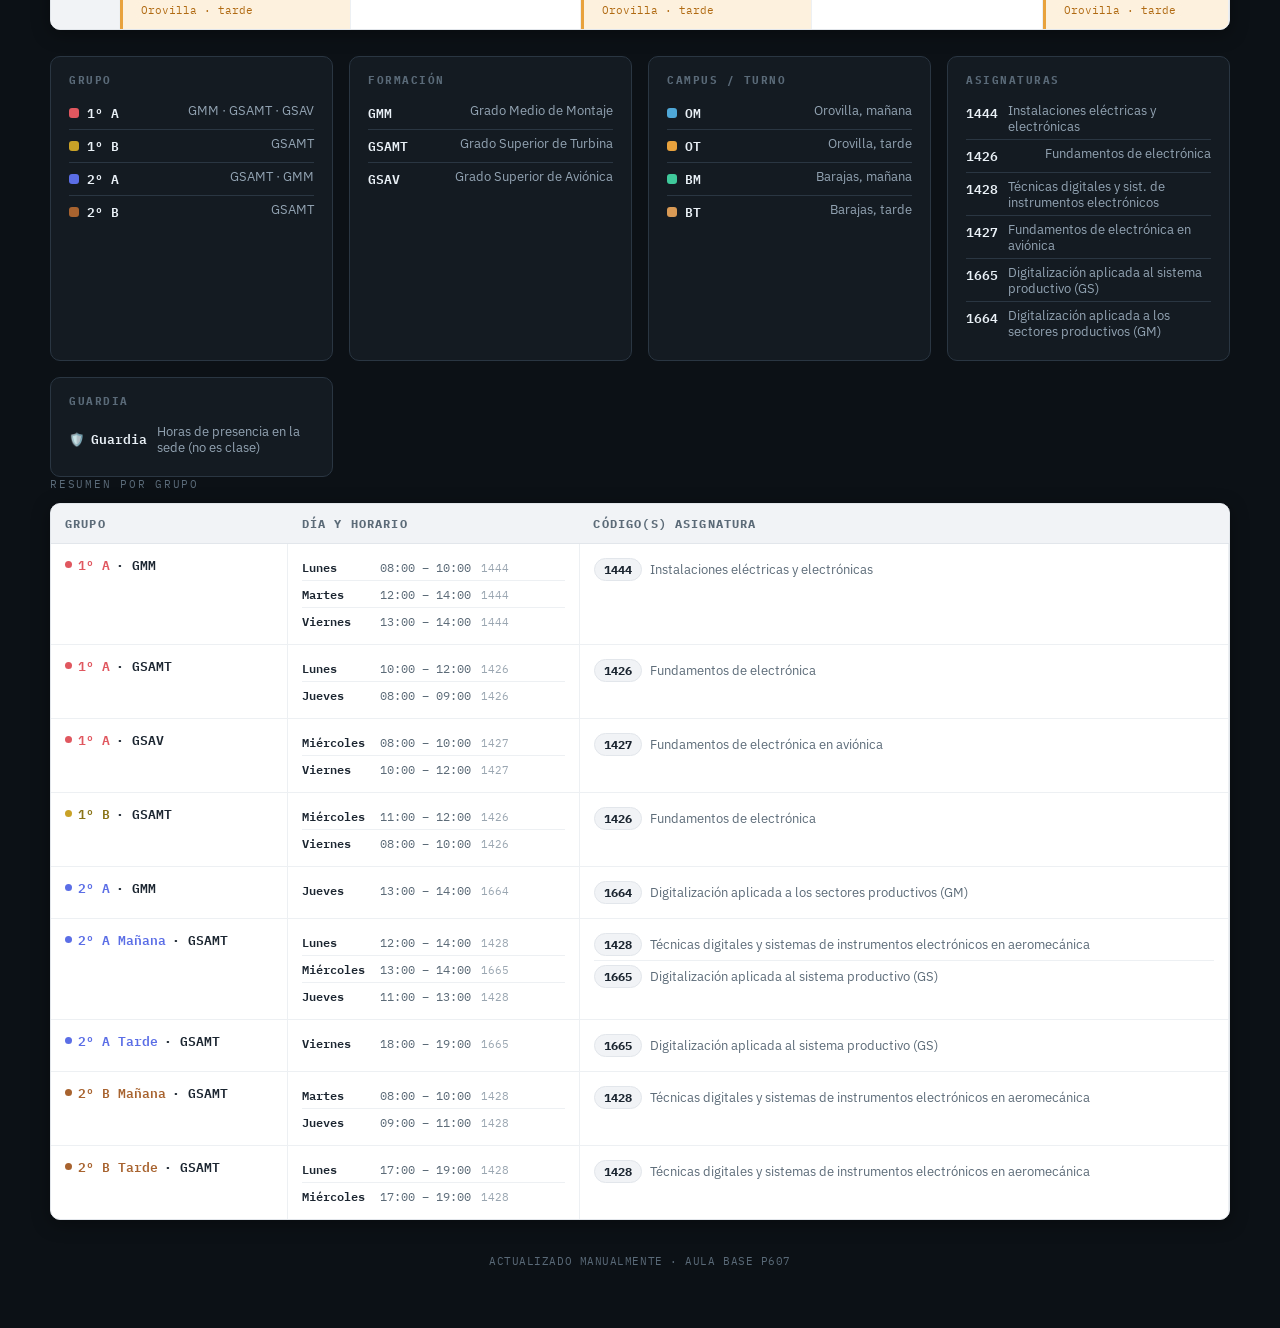
==== commit 95a66925: "Update index.html" ====
--- a/AviationGroup/index.html
+++ b/AviationGroup/index.html
@@ -49,6 +49,11 @@
     --grp-2A:#5b6ee6;
     --grp-2B:#a8632f;
 
+    /* guardias */
+    --guardia-solid:#6a5acd;
+    --guardia-tint:#eeecfa;
+    --guardia-dim:#2a2650;
+
     --radius:10px;
     font-family:'IBM Plex Sans',sans-serif;
   }
@@ -331,6 +336,27 @@
     border:1px solid var(--line);
     color:var(--text-primary);
     margin-bottom:8px;
+  }
+
+  /* ---------- GUARDIA ---------- */
+  td.cell-guardia{
+    background:var(--guardia-tint);
+    box-shadow:inset 3px 0 0 var(--guardia-solid);
+  }
+  .guardia-badge{
+    font-family:'IBM Plex Mono',monospace;
+    font-weight:700;
+    font-size:13px;
+    color:var(--guardia-solid);
+    display:flex;
+    align-items:center;
+    gap:6px;
+  }
+  .guardia-location{
+    font-family:'IBM Plex Mono',monospace;
+    font-size:12px;
+    color:var(--text-secondary);
+    margin-top:4px;
   }
 
   /* ---------- RESUMEN POR GRUPO ---------- */
@@ -626,6 +652,10 @@
       <div class="legend-row"><b>1665</b><span>Digitalización aplicada al sistema productivo (GS)</span></div>
       <div class="legend-row"><b>1664</b><span>Digitalización aplicada a los sectores productivos (GM)</span></div>
     </div>
+    <div class="legend-card">
+      <h3>Guardia</h3>
+      <div class="legend-row"><span style="display:flex;align-items:center;gap:6px;">🛡️<b>Guardia</b></span><span>Horas de presencia en la sede (no es clase)</span></div>
+    </div>
   </div>
 
   <p class="section-label">Resumen por grupo</p>
@@ -738,44 +768,49 @@
 };
 
 // hour -> end time used to compute "is this class happening right now"
-const HOUR_ENDS = { '08:00':'09:00','09:00':'10:00','10:00':'11:00','11:00':'12:00','12:00':'13:00','13:00':'14:00','17:00':'18:00','18:00':'19:00' };
-const HOURS = ['08:00','09:00','10:00','11:00','12:00','13:00','17:00','18:00'];
+const HOUR_ENDS = { '08:00':'09:00','09:00':'10:00','10:00':'11:00','11:00':'12:00','12:00':'13:00','13:00':'14:00','16:00':'17:00','17:00':'18:00','18:00':'19:00' };
+const HOURS = ['08:00','09:00','10:00','11:00','12:00','13:00','16:00','17:00','18:00'];
 const DAYS = ['Lunes','Martes','Miércoles','Jueves','Viernes'];
 
 function slot(code, subj){ return code ? {code, subj} : null; }
+function guardia(location){ return { type:'guardia', location }; } // location: 'Orovilla' | 'Barajas'
 
 const SCHEDULE = {
   'Lunes': {
     '08:00': slot('1A-GMM-OM','1444'), '09:00': slot('1A-GMM-OM','1444'),
     '10:00': slot('1A-GSAMT-OM','1426'), '11:00': slot('1A-GSAMT-OM','1426'),
     '12:00': slot('2A-GSAMT-OM','1428'), '13:00': slot('2A-GSAMT-OM','1428'),
+    '16:00': guardia('Orovilla'),
     '17:00': slot('2B-GSAMT-OT','1428'), '18:00': slot('2B-GSAMT-OT','1428')
   },
   'Martes': {
     '08:00': slot('2B-GSAMT-OM','1428'), '09:00': slot('2B-GSAMT-OM','1428'),
-    '10:00': null, '11:00': null,
+    '10:00': guardia('Orovilla'), '11:00': guardia('Orovilla'),
     '12:00': slot('1A-GMM-OM','1444'), '13:00': slot('1A-GMM-OM','1444'),
-    '17:00': null, '18:00': null
+    '16:00': null, '17:00': null, '18:00': null
   },
   'Miércoles': {
     '08:00': slot('1A-GSAV-BM','1427'), '09:00': slot('1A-GSAV-BM','1427'),
-    '10:00': null, '11:00': slot('1B-GSAMT-BM','1426'),
+    '10:00': guardia('Barajas'), '11:00': slot('1B-GSAMT-BM','1426'),
     '12:00': null, '13:00': slot('2A-GSAMT-OM','1665'),
+    '16:00': guardia('Orovilla'), // agendado como 1710-2A-GSAMT-OT, pero es sustitución de guardia esta semana
     '17:00': slot('2B-GSAMT-OT','1428'), '18:00': slot('2B-GSAMT-OT','1428')
   },
   'Jueves': {
     '08:00': slot('1A-GSAMT-OM','1426'), '09:00': slot('2B-GSAMT-OM','1428'),
     '10:00': slot('2B-GSAMT-OM','1428'), '11:00': slot('2A-GSAMT-OM','1428'),
     '12:00': slot('2A-GSAMT-OM','1428'), '13:00': slot('2A-GMM-OM','1664'),
-    '17:00': null, '18:00': null
+    '16:00': null, '17:00': null, '18:00': null
   },
   'Viernes': {
     '08:00': slot('1B-GSAMT-BM','1426'), '09:00': slot('1B-GSAMT-BM','1426'),
     '10:00': slot('1A-GSAV-BM','1427'), '11:00': slot('1A-GSAV-BM','1427'),
     '12:00': null, '13:00': slot('1A-GMM-OM','1444'),
-    '17:00': null, '18:00': slot('2A-GSAMT-OT','1665')
+    '16:00': guardia('Orovilla'), '17:00': guardia('Orovilla'),
+    '18:00': slot('2A-GSAMT-OT','1665')
   }
 };
+
 
 /* ---------------- HELPERS ---------------- */
 function parseCode(code){
@@ -785,14 +820,44 @@
 function grupoLabel(g){
   return (g[0] + 'º ' + g[1]); // "1A" -> "1º A"
 }
-function grupoTagHTML(g){
-  return `<span class="grupo-dot grupo-dot-${g}"></span><span class="grupo-text-${g}">${grupoLabel(g)}</span>`;
+function turnoOf(campus){
+  return /M$/.test(campus) ? 'mañana' : 'tarde';
+}
+// Detecta qué combinaciones grupo+formación aparecen en más de un turno (mañana Y tarde)
+function computeAmbiguousGroups(){
+  const turnosByKey = {};
+  DAYS.forEach(day=>{
+    HOURS.forEach(hour=>{
+      const entry = SCHEDULE[day][hour];
+      if(!entry || entry.type === 'guardia') return;
+      const {grupo, formacion, campus} = parseCode(entry.code);
+      const key = `${grupo}-${formacion}`;
+      if(!turnosByKey[key]) turnosByKey[key] = new Set();
+      turnosByKey[key].add(turnoOf(campus));
+    });
+  });
+  const ambiguous = new Set();
+  Object.keys(turnosByKey).forEach(k=>{ if(turnosByKey[k].size > 1) ambiguous.add(k); });
+  return ambiguous;
+}
+const AMBIGUOUS_GROUPS = computeAmbiguousGroups();
+
+function grupoTagHTML(grupo, formacion, campus){
+  let label = grupoLabel(grupo);
+  if(formacion && campus && AMBIGUOUS_GROUPS.has(`${grupo}-${formacion}`)){
+    label += turnoOf(campus) === 'mañana' ? ' Mañana' : ' Tarde';
+  }
+  return `<span class="grupo-dot grupo-dot-${grupo}"></span><span class="grupo-text-${grupo}">${label}</span>`;
 }
 function badgeHTML(campus, dark){
   return `<span class="cell-badge campus-${campus}${dark ? ' dark' : ''}">${CAMPUS[campus] || campus}</span>`;
 }
 function sameEntry(a, b){
-  return !!a && !!b && a.code === b.code && a.subj === b.subj;
+  if(!a || !b) return false;
+  if(a.type === 'guardia' || b.type === 'guardia'){
+    return a.type === 'guardia' && b.type === 'guardia' && a.location === b.location;
+  }
+  return a.code === b.code && a.subj === b.subj;
 }
 // Dado un día y una hora dentro de un bloque, devuelve el rango horario real
 // fusionando las horas consecutivas que son la misma clase (mismo grupo/formación/asignatura)
@@ -823,11 +888,17 @@
     td.dataset.day = day;
     td.dataset.hour = hour;
     const entry = SCHEDULE[day][hour];
-    if(entry){
+    if(entry && entry.type === 'guardia'){
+      td.classList.add('cell-guardia');
+      td.innerHTML = `
+        <div class="guardia-badge">🛡️ Guardia</div>
+        <div class="guardia-location">${entry.location}</div>
+      `;
+    } else if(entry){
       const {grupo, formacion, campus} = parseCode(entry.code);
       td.classList.add('cell-' + campus);
       td.innerHTML = `
-        <div class="cell-code">${grupoTagHTML(grupo)}<span>· ${formacion}</span></div>
+        <div class="cell-code">${grupoTagHTML(grupo, formacion, campus)}<span>· ${formacion}</span></div>
         <div class="cell-name">${SUBJECTS[entry.subj]} <span style="color:var(--text-dim)">(${entry.subj})</span></div>
         ${badgeHTML(campus)}
       `;
@@ -876,9 +947,18 @@
   }
 
   function buildFlapContent(entry, startHour, endHour){
+    if(entry.type === 'guardia'){
+      return `
+        <div class="flap-code">🛡️ Guardia</div>
+        <div class="flap-name">${entry.location}</div>
+        <div class="flap-meta">
+          <span class="chip time">${startHour} – ${endHour}</span>
+        </div>
+      `;
+    }
     const {grupo, formacion, campus} = parseCode(entry.code);
     return `
-      <div class="flap-code">${grupoTagHTML(grupo)}<span>· ${formacion}</span></div>
+      <div class="flap-code">${grupoTagHTML(grupo, formacion, campus)}<span>· ${formacion}</span></div>
       <div class="flap-name">${SUBJECTS[entry.subj]}</div>
       <div class="flap-meta">
         <span class="chip time">${startHour} – ${endHour}</span>
@@ -949,19 +1029,33 @@
 setInterval(renderNowNext, 60000);
 
 /* ---------------- RESUMEN POR GRUPO ---------------- */
-const GROUP_ORDER = ['1A-GMM','1A-GSAMT','1A-GSAV','1B-GSAMT','2A-GSAMT','2A-GMM','2B-GSAMT'];
+const GRUPO_SORT = ['1A','1B','2A','2B'];
+function sortGroupKeys(keys){
+  return keys.sort((a,b)=>{
+    const pa = a.split('-'), pb = b.split('-');
+    const ga = GRUPO_SORT.indexOf(pa[0]), gb = GRUPO_SORT.indexOf(pb[0]);
+    if(ga !== gb) return ga - gb;
+    if(pa[1] !== pb[1]) return pa[1].localeCompare(pb[1]);
+    return (pa[2]||'').localeCompare(pb[2]||'');
+  });
+}
 
 function buildGroupSummary(){
   // 1) recorremos día por día fusionando horas consecutivas de la misma asignatura
-  const sessionsByGroup = {}; // key: "1A-GMM" -> { grupo, formacion, sessions:[{day,start,end,subj}], codes:Set }
+  const sessionsByGroup = {}; // key -> { grupo, formacion, turno, sessions:[{day,start,end,subj,campus}], codes:Set }
 
   DAYS.forEach(day=>{
     let current = null;
     HOURS.forEach(hour=>{
-      const entry = SCHEDULE[day][hour];
-      const {grupo, formacion} = entry ? parseCode(entry.code) : {};
-      const key = entry ? `${grupo}-${formacion}` : null;
-      const sameBlock = current && current.day === day && current.key === key && current.subj === entry.subj
+      const raw = SCHEDULE[day][hour];
+      const entry = (raw && raw.type === 'guardia') ? null : raw; // las guardias no son un grupo de alumnos
+      const parsed = entry ? parseCode(entry.code) : {};
+      const {grupo, formacion, campus} = parsed;
+      const baseKey = entry ? `${grupo}-${formacion}` : null;
+      const turno = entry ? turnoOf(campus) : null;
+      // si el grupo es ambiguo (aparece en mañana y tarde), lo separamos como grupos distintos
+      const key = entry ? (AMBIGUOUS_GROUPS.has(baseKey) ? `${baseKey}-${turno}` : baseKey) : null;
+      const sameBlock = current && current.day === day && current.key === key && entry && current.subj === entry.subj
         && HOUR_ENDS[current.lastHour] === hour;
 
       if(sameBlock){
@@ -969,7 +1063,7 @@
         current.lastHour = hour;
       } else {
         if(current) pushSession(current);
-        current = entry ? { key, grupo, formacion, day, start:hour, end:HOUR_ENDS[hour], lastHour:hour, subj:entry.subj } : null;
+        current = entry ? { key, grupo, formacion, turno, campus, day, start:hour, end:HOUR_ENDS[hour], lastHour:hour, subj:entry.subj } : null;
       }
     });
     if(current) pushSession(current);
@@ -977,9 +1071,9 @@
 
   function pushSession(s){
     if(!sessionsByGroup[s.key]){
-      sessionsByGroup[s.key] = { grupo:s.grupo, formacion:s.formacion, sessions:[], codes:new Set() };
+      sessionsByGroup[s.key] = { grupo:s.grupo, formacion:s.formacion, turno:s.turno, campus:s.campus, sessions:[], codes:new Set() };
     }
-    sessionsByGroup[s.key].sessions.push({ day:s.day, start:s.start, end:s.end, subj:s.subj });
+    sessionsByGroup[s.key].sessions.push({ day:s.day, start:s.start, end:s.end, subj:s.subj, campus:s.campus });
     sessionsByGroup[s.key].codes.add(s.subj);
   }
 
@@ -991,7 +1085,7 @@
   const tbody = document.getElementById('groupSummaryBody');
   tbody.innerHTML = '';
 
-  GROUP_ORDER.forEach(key=>{
+  sortGroupKeys(Object.keys(data)).forEach(key=>{
     const g = data[key];
     if(!g) return;
     // ordenar sesiones por día (según DAYS) y luego por hora de inicio
@@ -999,7 +1093,7 @@
 
     const tr = document.createElement('tr');
     const tdGrupo = document.createElement('td');
-    tdGrupo.innerHTML = `<div class="cell-code">${grupoTagHTML(g.grupo)}<span>· ${g.formacion}</span></div>`;
+    tdGrupo.innerHTML = `<div class="cell-code">${grupoTagHTML(g.grupo, g.formacion, g.campus)}<span>· ${g.formacion}</span></div>`;
 
     const tdHorario = document.createElement('td');
     tdHorario.innerHTML = g.sessions.map(s=>`
